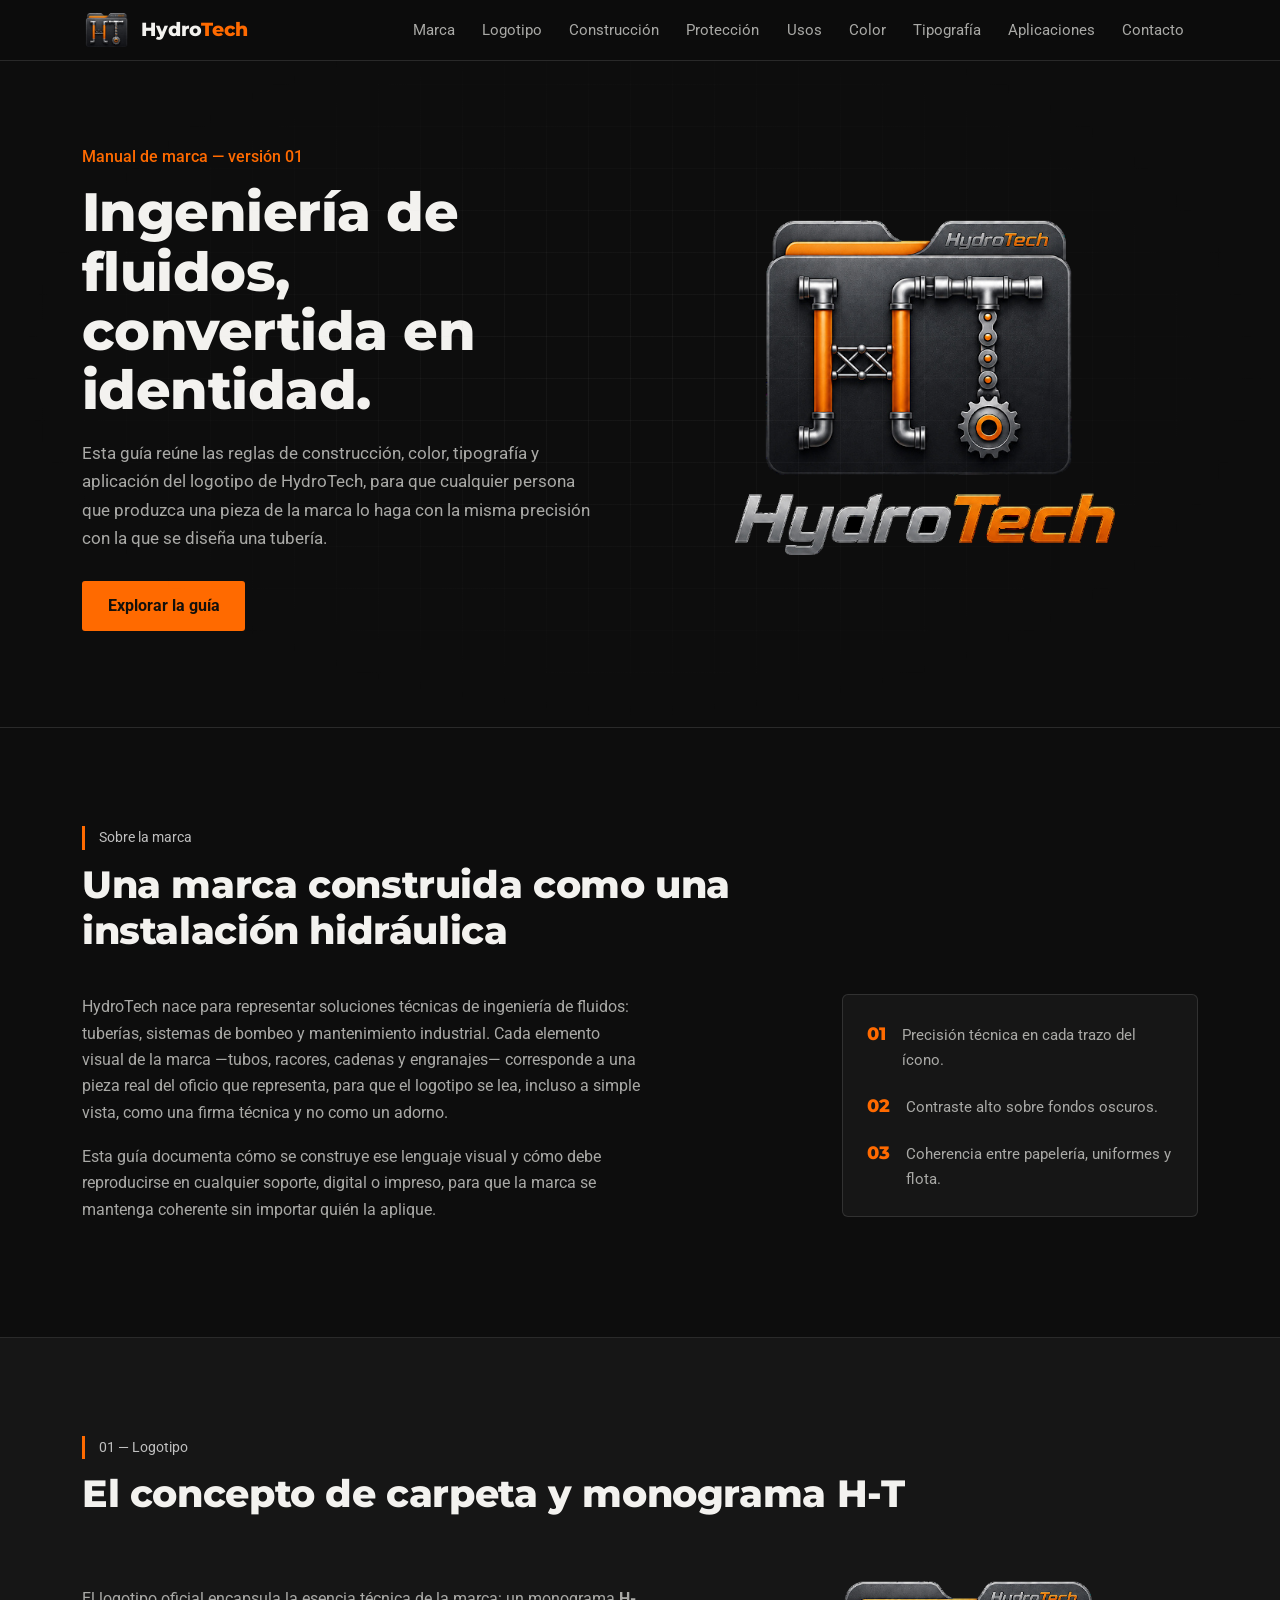
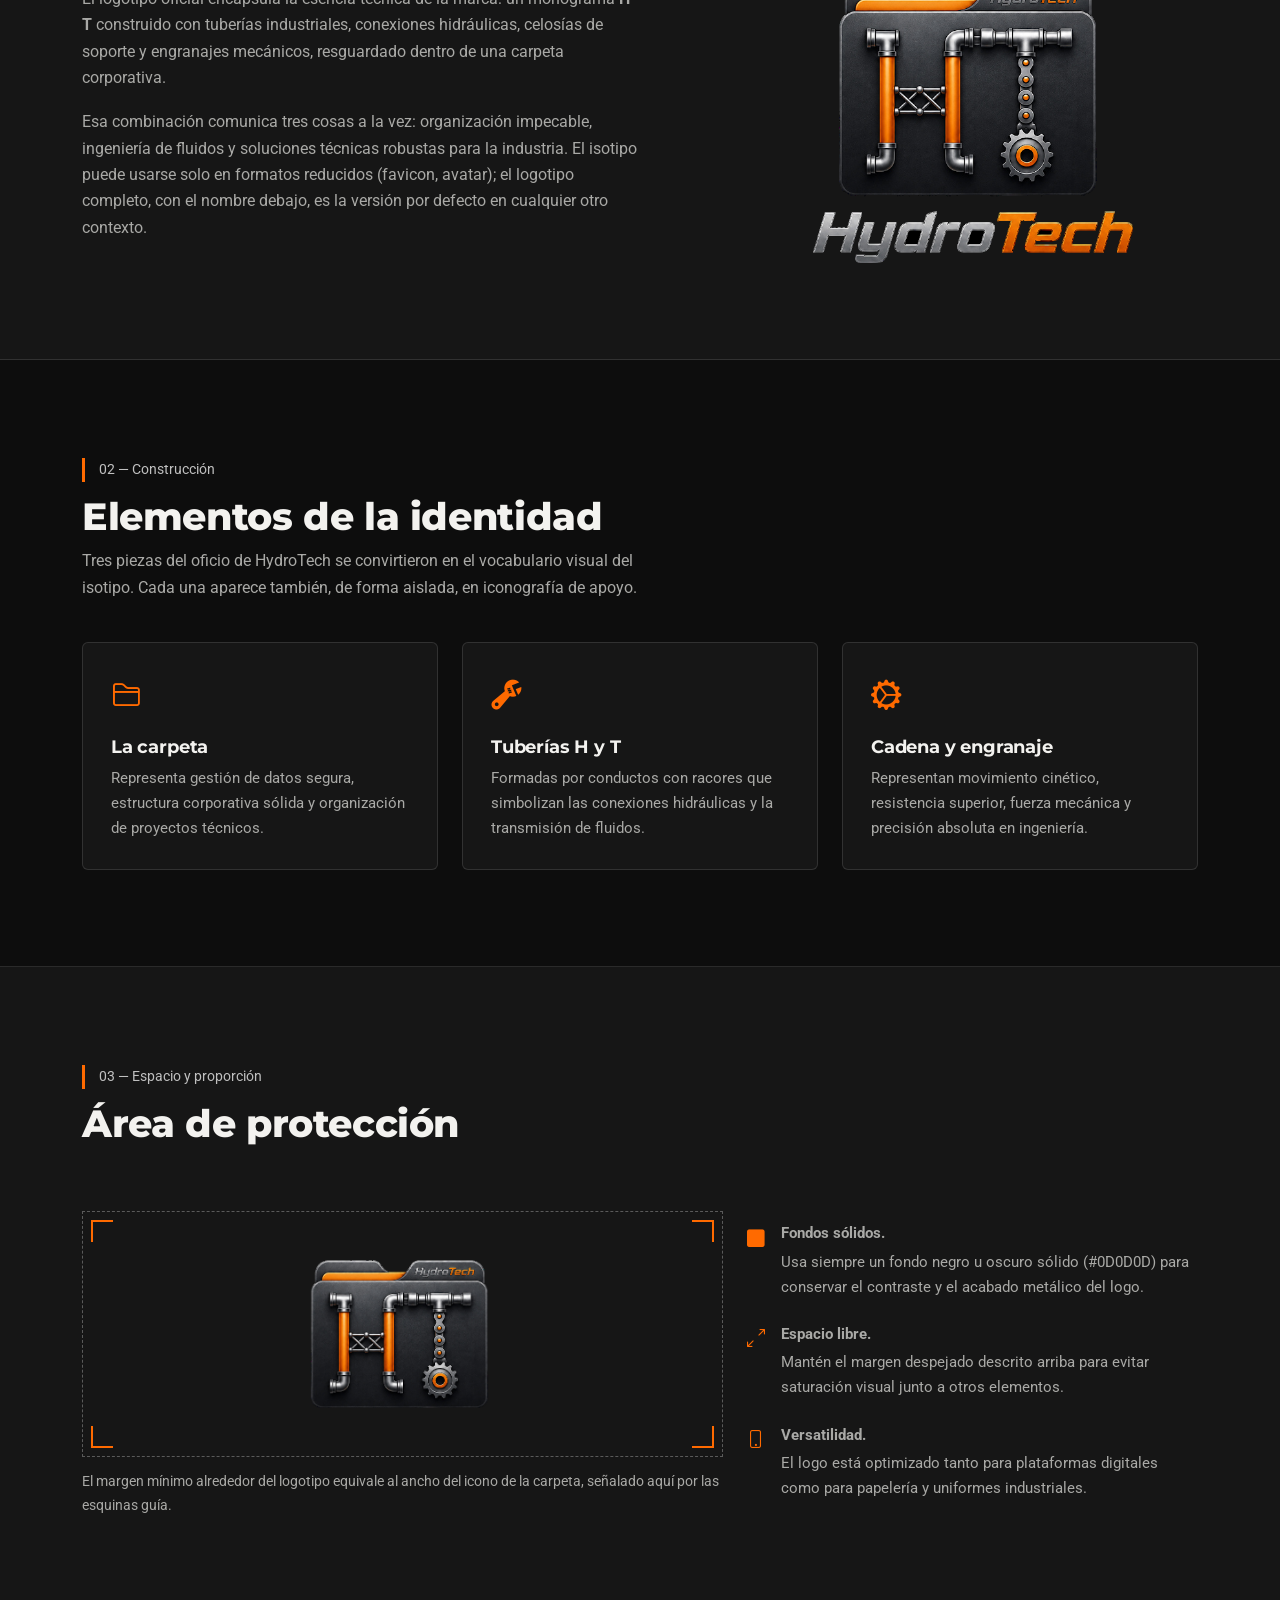
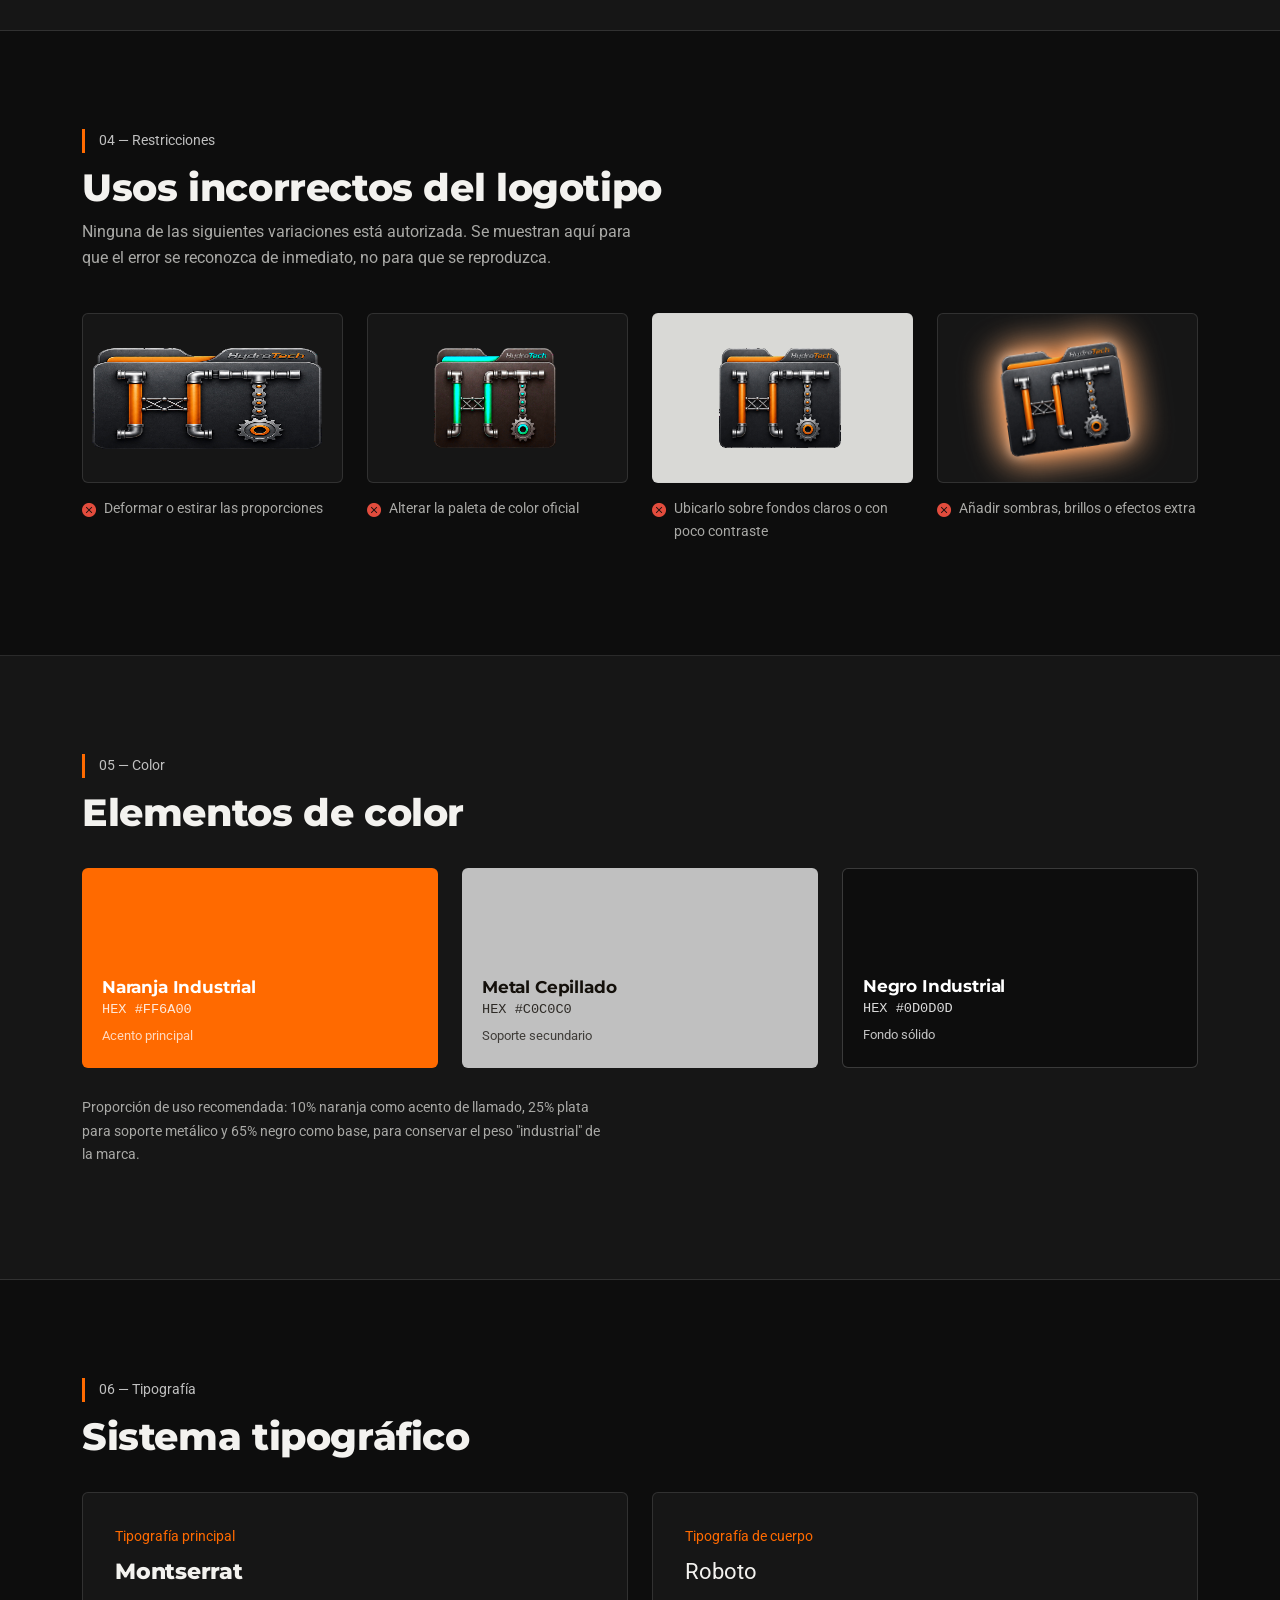
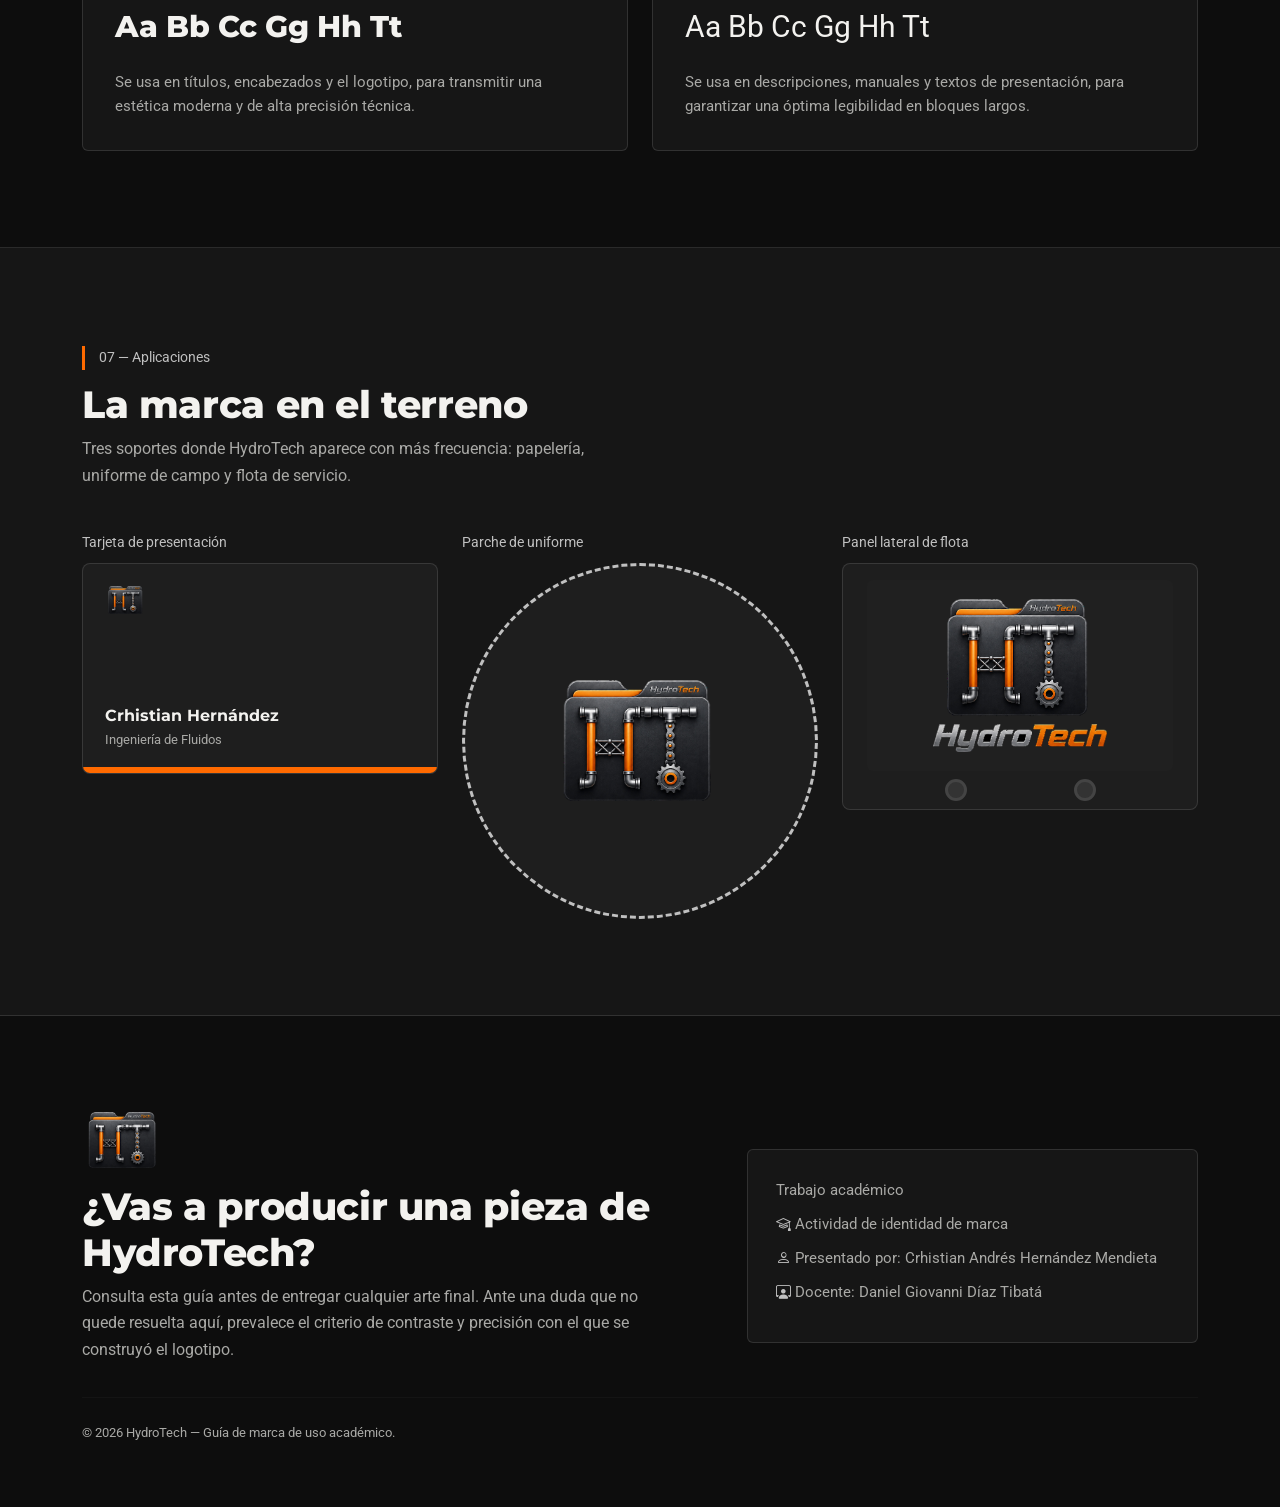
==== index.html @ 9fb395dc "Add files via upload" ====
<!DOCTYPE html>
<html lang="es">
<head>
  <meta charset="UTF-8">
  <meta name="viewport" content="width=device-width, initial-scale=1.0">
  <title>HydroTech — Guía de Marca e Identidad Visual</title>
  <meta name="description" content="Manual de marca oficial de HydroTech: logotipo, colores, tipografía, área de protección y aplicaciones.">

  <!-- Google Fonts: Montserrat (títulos) + Roboto (cuerpo) -->
  <link rel="preconnect" href="https://fonts.googleapis.com">
  <link href="https://fonts.googleapis.com/css2?family=Montserrat:wght@600;700;800&family=Roboto:wght@300;400;500&display=swap" rel="stylesheet">

  <!-- Bootstrap 5 -->
  <link href="https://cdn.jsdelivr.net/npm/bootstrap@5.3.3/dist/css/bootstrap.min.css" rel="stylesheet">
  <!-- Bootstrap Icons -->
  <link rel="stylesheet" href="https://cdn.jsdelivr.net/npm/bootstrap-icons@1.11.3/font/bootstrap-icons.css">

  <link rel="icon" href="assets/logo-icon.png" type="image/png">
  <link rel="stylesheet" href="css/style.css">
</head>
<body data-bs-spy="scroll" data-bs-target="#navPrincipal" data-bs-offset="90" tabindex="0">

  <!-- ============ NAVBAR ============ -->
  <nav class="navbar navbar-expand-lg navbar-dark fixed-top" id="navPrincipal">
    <div class="container">
      <a class="navbar-brand d-flex align-items-center gap-2" href="#inicio">
        <img src="assets/logo-icon.png" alt="Ícono HydroTech" height="34">
        <span>Hydro<em>Tech</em></span>
      </a>
      <button class="navbar-toggler" type="button" data-bs-toggle="collapse" data-bs-target="#menu">
        <span class="navbar-toggler-icon"></span>
      </button>
      <div class="collapse navbar-collapse" id="menu">
        <ul class="navbar-nav ms-auto">
          <li class="nav-item"><a class="nav-link" href="#introduccion">Marca</a></li>
          <li class="nav-item"><a class="nav-link" href="#logotipo">Logotipo</a></li>
          <li class="nav-item"><a class="nav-link" href="#construccion">Construcción</a></li>
          <li class="nav-item"><a class="nav-link" href="#proteccion">Protección</a></li>
          <li class="nav-item"><a class="nav-link" href="#incorrectos">Usos</a></li>
          <li class="nav-item"><a class="nav-link" href="#colores">Color</a></li>
          <li class="nav-item"><a class="nav-link" href="#tipografia">Tipografía</a></li>
          <li class="nav-item"><a class="nav-link" href="#aplicaciones">Aplicaciones</a></li>
          <li class="nav-item"><a class="nav-link" href="#contacto">Contacto</a></li>
        </ul>
      </div>
    </div>
  </nav>

  <!-- ============ 1. HERO ============ -->
  <header id="inicio" class="section hero">
    <div class="blueprint-grid"></div>
    <div class="container">
      <div class="row align-items-center gy-5">
        <div class="col-lg-6">
          <p class="kicker">Manual de marca — versión 01</p>
          <h1>Ingeniería de fluidos,<br>convertida en identidad.</h1>
          <p class="lead-text">
            Esta guía reúne las reglas de construcción, color, tipografía y aplicación
            del logotipo de HydroTech, para que cualquier persona que produzca una pieza
            de la marca lo haga con la misma precisión con la que se diseña una tubería.
          </p>
          <a href="#introduccion" class="btn-scroll">Explorar la guía</a>
        </div>
        <div class="col-lg-6 text-center">
          <img src="assets/logo-full.png" alt="Logotipo completo HydroTech" class="img-fluid hero-logo">
        </div>
      </div>
    </div>
  </header>

  <!-- ============ 2. INTRODUCCIÓN ============ -->
  <section id="introduccion" class="section">
    <div class="container">
      <div class="row">
        <div class="col-lg-8">
          <span class="eyebrow-bar">Sobre la marca</span>
          <h2>Una marca construida como una instalación hidráulica</h2>
        </div>
      </div>
      <div class="row gy-4 mt-2">
        <div class="col-lg-8">
          <p class="body-text">
            HydroTech nace para representar soluciones técnicas de ingeniería de fluidos:
            tuberías, sistemas de bombeo y mantenimiento industrial. Cada elemento visual
            de la marca —tubos, racores, cadenas y engranajes— corresponde a una pieza real
            del oficio que representa, para que el logotipo se lea, incluso a simple vista,
            como una firma técnica y no como un adorno.
          </p>
          <p class="body-text">
            Esta guía documenta cómo se construye ese lenguaje visual y cómo debe reproducirse
            en cualquier soporte, digital o impreso, para que la marca se mantenga coherente
            sin importar quién la aplique.
          </p>
        </div>
        <div class="col-lg-4">
          <div class="value-card">
            <div class="value-card-item">
              <span class="value-num">01</span>
              <p>Precisión técnica en cada trazo del ícono.</p>
            </div>
            <div class="value-card-item">
              <span class="value-num">02</span>
              <p>Contraste alto sobre fondos oscuros.</p>
            </div>
            <div class="value-card-item">
              <span class="value-num">03</span>
              <p>Coherencia entre papelería, uniformes y flota.</p>
            </div>
          </div>
        </div>
      </div>
    </div>
  </section>

  <!-- ============ 3. LOGOTIPO OFICIAL ============ -->
  <section id="logotipo" class="section section-alt">
    <div class="container">
      <span class="eyebrow-bar">01 — Logotipo</span>
      <h2>El concepto de carpeta y monograma H-T</h2>
      <div class="row align-items-center gy-5 mt-3">
        <div class="col-lg-5 order-lg-2 text-center">
          <img src="assets/logo-full.png" alt="Logotipo oficial HydroTech" class="img-fluid logo-showcase">
        </div>
        <div class="col-lg-7 order-lg-1">
          <p class="body-text">
            El logotipo oficial encapsula la esencia técnica de la marca: un monograma
            <strong>H-T</strong> construido con tuberías industriales, conexiones hidráulicas,
            celosías de soporte y engranajes mecánicos, resguardado dentro de una carpeta
            corporativa.
          </p>
          <p class="body-text">
            Esa combinación comunica tres cosas a la vez: organización impecable, ingeniería
            de fluidos y soluciones técnicas robustas para la industria. El isotipo puede
            usarse solo en formatos reducidos (favicon, avatar); el logotipo completo, con
            el nombre debajo, es la versión por defecto en cualquier otro contexto.
          </p>
        </div>
      </div>
    </div>
  </section>

  <!-- ============ 4. CONSTRUCCIÓN / ELEMENTOS DE LA IDENTIDAD ============ -->
  <section id="construccion" class="section">
    <div class="container">
      <span class="eyebrow-bar">02 — Construcción</span>
      <h2>Elementos de la identidad</h2>
      <p class="body-text col-lg-8">
        Tres piezas del oficio de HydroTech se convirtieron en el vocabulario visual del
        isotipo. Cada una aparece también, de forma aislada, en iconografía de apoyo.
      </p>

      <div class="row row-cols-1 row-cols-md-3 g-4 mt-2">
        <div class="col">
          <div class="element-card">
            <i class="bi bi-folder2 element-icon"></i>
            <h3>La carpeta</h3>
            <p>Representa gestión de datos segura, estructura corporativa sólida y
              organización de proyectos técnicos.</p>
          </div>
        </div>
        <div class="col">
          <div class="element-card">
            <i class="bi bi-wrench-adjustable element-icon"></i>
            <h3>Tuberías H y T</h3>
            <p>Formadas por conductos con racores que simbolizan las conexiones
              hidráulicas y la transmisión de fluidos.</p>
          </div>
        </div>
        <div class="col">
          <div class="element-card">
            <i class="bi bi-gear-wide-connected element-icon"></i>
            <h3>Cadena y engranaje</h3>
            <p>Representan movimiento cinético, resistencia superior, fuerza mecánica
              y precisión absoluta en ingeniería.</p>
          </div>
        </div>
      </div>
    </div>
  </section>

  <!-- ============ 5. ÁREA DE PROTECCIÓN Y PROPORCIONES ============ -->
  <section id="proteccion" class="section section-alt">
    <div class="container">
      <span class="eyebrow-bar">03 — Espacio y proporción</span>
      <h2>Área de protección</h2>
      <div class="row align-items-center gy-5 mt-3">
        <div class="col-lg-7">
          <div class="clearspace-box">
            <span class="clearspace-mark tl"></span>
            <span class="clearspace-mark tr"></span>
            <span class="clearspace-mark bl"></span>
            <span class="clearspace-mark br"></span>
            <img src="assets/logo-icon.png" alt="Espacio de protección del ícono HydroTech" class="img-fluid">
          </div>
          <p class="clearspace-caption">El margen mínimo alrededor del logotipo equivale
            al ancho del icono de la carpeta, señalado aquí por las esquinas guía.</p>
        </div>
        <div class="col-lg-5">
          <ul class="rules-list">
            <li>
              <i class="bi bi-square-fill"></i>
              <div>
                <strong>Fondos sólidos.</strong> Usa siempre un fondo negro u oscuro sólido
                (#0D0D0D) para conservar el contraste y el acabado metálico del logo.
              </div>
            </li>
            <li>
              <i class="bi bi-arrows-angle-expand"></i>
              <div>
                <strong>Espacio libre.</strong> Mantén el margen despejado descrito arriba
                para evitar saturación visual junto a otros elementos.
              </div>
            </li>
            <li>
              <i class="bi bi-phone"></i>
              <div>
                <strong>Versatilidad.</strong> El logo está optimizado tanto para plataformas
                digitales como para papelería y uniformes industriales.
              </div>
            </li>
          </ul>
        </div>
      </div>
    </div>
  </section>

  <!-- ============ 6. USOS INCORRECTOS ============ -->
  <section id="incorrectos" class="section">
    <div class="container">
      <span class="eyebrow-bar">04 — Restricciones</span>
      <h2>Usos incorrectos del logotipo</h2>
      <p class="body-text col-lg-8">
        Ninguna de las siguientes variaciones está autorizada. Se muestran aquí para que
        el error se reconozca de inmediato, no para que se reproduzca.
      </p>

      <div class="row row-cols-1 row-cols-sm-2 row-cols-lg-4 g-4 mt-2">
        <div class="col">
          <div class="wrong-card">
            <div class="wrong-frame"><img src="assets/logo-icon.png" alt="Logotipo deformado" class="wrong-deformado"></div>
            <p><i class="bi bi-x-circle-fill"></i> Deformar o estirar las proporciones</p>
          </div>
        </div>
        <div class="col">
          <div class="wrong-card">
            <div class="wrong-frame"><img src="assets/logo-icon.png" alt="Logotipo con color alterado" class="wrong-color"></div>
            <p><i class="bi bi-x-circle-fill"></i> Alterar la paleta de color oficial</p>
          </div>
        </div>
        <div class="col">
          <div class="wrong-card">
            <div class="wrong-frame wrong-bg-clara"><img src="assets/logo-icon.png" alt="Logotipo sobre fondo claro"></div>
            <p><i class="bi bi-x-circle-fill"></i> Ubicarlo sobre fondos claros o con poco contraste</p>
          </div>
        </div>
        <div class="col">
          <div class="wrong-card">
            <div class="wrong-frame"><img src="assets/logo-icon.png" alt="Logotipo con efectos añadidos" class="wrong-efectos"></div>
            <p><i class="bi bi-x-circle-fill"></i> Añadir sombras, brillos o efectos extra</p>
          </div>
        </div>
      </div>
    </div>
  </section>

  <!-- ============ 7. PALETA DE COLORES ============ -->
  <section id="colores" class="section section-alt">
    <div class="container">
      <span class="eyebrow-bar">05 — Color</span>
      <h2>Elementos de color</h2>
      <div class="row row-cols-1 row-cols-sm-3 g-4 mt-2">
        <div class="col">
          <div class="swatch" style="background:#FF6A00">
            <div class="swatch-info">
              <h3>Naranja Industrial</h3>
              <p>HEX #FF6A00</p>
              <span>Acento principal</span>
            </div>
          </div>
        </div>
        <div class="col">
          <div class="swatch" style="background:#C0C0C0">
            <div class="swatch-info dark-text">
              <h3>Metal Cepillado</h3>
              <p>HEX #C0C0C0</p>
              <span>Soporte secundario</span>
            </div>
          </div>
        </div>
        <div class="col">
          <div class="swatch" style="background:#0D0D0D; border:1px solid rgba(192,192,192,.25)">
            <div class="swatch-info">
              <h3>Negro Industrial</h3>
              <p>HEX #0D0D0D</p>
              <span>Fondo sólido</span>
            </div>
          </div>
        </div>
      </div>
      <p class="usage-note">
        Proporción de uso recomendada: 10% naranja como acento de llamado, 25% plata para
        soporte metálico y 65% negro como base, para conservar el peso "industrial" de la marca.
      </p>
    </div>
  </section>

  <!-- ============ 8. TIPOGRAFÍA ============ -->
  <section id="tipografia" class="section">
    <div class="container">
      <span class="eyebrow-bar">06 — Tipografía</span>
      <h2>Sistema tipográfico</h2>
      <div class="row g-4 mt-2">
        <div class="col-lg-6">
          <div class="type-card">
            <p class="type-label">Tipografía principal</p>
            <p class="type-name font-display">Montserrat</p>
            <p class="type-sample font-display">Aa Bb Cc Gg Hh Tt</p>
            <p class="type-desc">Se usa en títulos, encabezados y el logotipo, para transmitir
              una estética moderna y de alta precisión técnica.</p>
          </div>
        </div>
        <div class="col-lg-6">
          <div class="type-card">
            <p class="type-label">Tipografía de cuerpo</p>
            <p class="type-name font-body">Roboto</p>
            <p class="type-sample font-body">Aa Bb Cc Gg Hh Tt</p>
            <p class="type-desc">Se usa en descripciones, manuales y textos de presentación,
              para garantizar una óptima legibilidad en bloques largos.</p>
          </div>
        </div>
      </div>
    </div>
  </section>

  <!-- ============ 9. APLICACIONES DE MARCA ============ -->
  <section id="aplicaciones" class="section section-alt">
    <div class="container">
      <span class="eyebrow-bar">07 — Aplicaciones</span>
      <h2>La marca en el terreno</h2>
      <p class="body-text col-lg-8">
        Tres soportes donde HydroTech aparece con más frecuencia: papelería, uniforme de
        campo y flota de servicio.
      </p>

      <div class="row row-cols-1 row-cols-md-3 g-4 mt-2">
        <div class="col">
          <p class="mockup-label">Tarjeta de presentación</p>
          <div class="mockup-card">
            <img src="assets/logo-icon.png" alt="Ícono HydroTech en tarjeta" class="mockup-mark">
            <div>
              <p class="mockup-name">Crhistian Hernández</p>
              <p class="mockup-role">Ingeniería de Fluidos</p>
            </div>
            <span class="mockup-bar"></span>
          </div>
        </div>
        <div class="col">
          <p class="mockup-label">Parche de uniforme</p>
          <div class="mockup-patch">
            <img src="assets/logo-icon.png" alt="Ícono HydroTech en parche de uniforme">
          </div>
        </div>
        <div class="col">
          <p class="mockup-label">Panel lateral de flota</p>
          <div class="mockup-van">
            <div class="mockup-van-body">
              <img src="assets/logo-full.png" alt="Logotipo HydroTech en vehículo de flota">
            </div>
            <div class="mockup-van-wheels">
              <span></span><span></span>
            </div>
          </div>
        </div>
      </div>
    </div>
  </section>

  <!-- ============ 10. CONTACTO / CRÉDITOS ============ -->
  <footer id="contacto" class="section footer">
    <div class="container">
      <div class="row align-items-center gy-4">
        <div class="col-lg-7">
          <img src="assets/logo-icon.png" alt="Ícono HydroTech" height="56" class="mb-3">
          <h2>¿Vas a producir una pieza de HydroTech?</h2>
          <p class="body-text">
            Consulta esta guía antes de entregar cualquier arte final. Ante una duda que
            no quede resuelta aquí, prevalece el criterio de contraste y precisión con el
            que se construyó el logotipo.
          </p>
        </div>
        <div class="col-lg-5">
          <div class="contact-card">
            <p class="contact-label">Trabajo académico</p>
            <p><i class="bi bi-mortarboard"></i> Actividad de identidad de marca</p>
            <p><i class="bi bi-person"></i> Presentado por: Crhistian Andrés Hernández Mendieta</p>
            <p><i class="bi bi-person-workspace"></i> Docente: Daniel Giovanni Díaz Tibatá</p>
          </div>
        </div>
      </div>
      <hr>
      <p class="fine-print">© 2026 HydroTech — Guía de marca de uso académico.</p>
    </div>
  </footer>

  <script src="https://cdn.jsdelivr.net/npm/bootstrap@5.3.3/dist/js/bootstrap.bundle.min.js"></script>
  <script src="js/script.js"></script>
</body>
</html>
---- css/style.css ----
/* ============================================
   HydroTech — Guía de marca
   Tokens: Naranja #FF6A00 · Plata #C0C0C0 · Negro #0D0D0D
   ============================================ */

:root {
  --orange: #FF6A00;
  --orange-dim: #C75300;
  --silver: #C0C0C0;
  --black: #0D0D0D;
  --surface: #161616;
  --surface-2: #1E1E1E;
  --border: rgba(192, 192, 192, 0.16);
  --ink: #F3F2EF;
  --ink-muted: #A9A9A6;
}

* { box-sizing: border-box; }

html { scroll-behavior: smooth; }

body {
  background: var(--black);
  color: var(--ink);
  font-family: 'Roboto', sans-serif;
  font-weight: 400;
  line-height: 1.65;
}

h1, h2, h3, .font-display {
  font-family: 'Montserrat', sans-serif;
  font-weight: 800;
  letter-spacing: -0.01em;
}

h2 {
  font-size: clamp(1.75rem, 3vw, 2.5rem);
  margin-bottom: 0.5rem;
}

h3 { font-size: 1.15rem; font-weight: 700; }

a { color: var(--orange); }

.section { padding: 6rem 0; border-bottom: 1px solid var(--border); }
.section-alt { background: var(--surface); }
.footer { border-bottom: none; padding-bottom: 3rem; }

.eyebrow-bar {
  display: inline-block;
  padding-left: 0.85rem;
  border-left: 3px solid var(--orange);
  color: var(--silver);
  font-size: 0.9rem;
  margin-bottom: 0.75rem;
}

.kicker {
  color: var(--orange);
  font-weight: 500;
  margin-bottom: 0.75rem;
}

.body-text { color: var(--ink-muted); margin-bottom: 1.1rem; max-width: 62ch; }
.lead-text { color: var(--ink-muted); font-size: 1.08rem; max-width: 52ch; margin-bottom: 1.75rem; }

/* ---------- Navbar ---------- */
#navPrincipal {
  background: rgba(13, 13, 13, 0.9);
  backdrop-filter: blur(8px);
  border-bottom: 1px solid var(--border);
}
.navbar-brand { font-family: 'Montserrat', sans-serif; font-weight: 800; color: var(--ink); font-size: 1.2rem; }
.navbar-brand em { font-style: normal; color: var(--orange); }
.nav-link { color: var(--ink-muted) !important; font-size: 0.92rem; padding: 0.5rem 0.85rem !important; }
.nav-link:hover, .nav-link.active { color: var(--ink) !important; }

/* ---------- Hero ---------- */
.hero {
  padding-top: 9rem;
  position: relative;
  overflow: hidden;
  border-bottom: 1px solid var(--border);
}
.blueprint-grid {
  position: absolute; inset: 0;
  background-image:
    linear-gradient(rgba(192,192,192,0.05) 1px, transparent 1px),
    linear-gradient(90deg, rgba(192,192,192,0.05) 1px, transparent 1px);
  background-size: 42px 42px;
  mask-image: radial-gradient(ellipse at center, black 10%, transparent 70%);
  pointer-events: none;
}
.hero h1 {
  font-size: clamp(2.1rem, 4.2vw, 3.4rem);
  line-height: 1.1;
  margin-bottom: 1.25rem;
}
.hero-logo { max-width: 380px; }
.btn-scroll {
  display: inline-block;
  background: var(--orange);
  color: #14100b;
  font-weight: 700;
  padding: 0.75rem 1.6rem;
  border-radius: 3px;
  text-decoration: none;
  transition: background 0.15s ease;
}
.btn-scroll:hover { background: #ff7f1f; color: #14100b; }

/* ---------- Introducción ---------- */
.value-card {
  border: 1px solid var(--border);
  border-radius: 6px;
  padding: 1.5rem;
  background: var(--surface);
}
.value-card-item { display: flex; gap: 1rem; align-items: baseline; margin-bottom: 1.1rem; }
.value-card-item:last-child { margin-bottom: 0; }
.value-num { font-family: 'Montserrat', sans-serif; font-weight: 800; color: var(--orange); font-size: 1.1rem; }
.value-card-item p { margin: 0; color: var(--ink-muted); font-size: 0.95rem; }

/* ---------- Logotipo ---------- */
.logo-showcase { max-width: 320px; }

/* ---------- Elementos / construcción ---------- */
.element-card {
  border: 1px solid var(--border);
  border-radius: 6px;
  padding: 1.75rem;
  height: 100%;
  background: var(--surface);
  transition: border-color 0.15s ease;
}
.element-card:hover { border-color: var(--orange-dim); }
.element-icon { font-size: 1.9rem; color: var(--orange); margin-bottom: 0.9rem; display: block; }
.element-card p { color: var(--ink-muted); margin-bottom: 0; font-size: 0.95rem; }

/* ---------- Área de protección ---------- */
.clearspace-box {
  position: relative;
  border: 1px dashed rgba(192,192,192,0.4);
  padding: 3rem;
  display: flex;
  justify-content: center;
  align-items: center;
  background: var(--surface);
}
.clearspace-box img { max-width: 220px; }
.clearspace-mark { position: absolute; width: 22px; height: 22px; border-color: var(--orange); border-style: solid; }
.clearspace-mark.tl { top: 8px; left: 8px; border-width: 2px 0 0 2px; }
.clearspace-mark.tr { top: 8px; right: 8px; border-width: 2px 2px 0 0; }
.clearspace-mark.bl { bottom: 8px; left: 8px; border-width: 0 0 2px 2px; }
.clearspace-mark.br { bottom: 8px; right: 8px; border-width: 0 2px 2px 0; }
.clearspace-caption { color: var(--ink-muted); font-size: 0.9rem; margin-top: 0.85rem; }

.rules-list { list-style: none; padding: 0; margin: 0; }
.rules-list li { display: flex; gap: 1rem; margin-bottom: 1.4rem; }
.rules-list li i { color: var(--orange); font-size: 1.1rem; margin-top: 0.2rem; }
.rules-list strong { display: block; margin-bottom: 0.2rem; }
.rules-list div { color: var(--ink-muted); font-size: 0.95rem; }

/* ---------- Usos incorrectos ---------- */
.wrong-card p {
  margin-top: 0.85rem;
  font-size: 0.88rem;
  color: var(--ink-muted);
  display: flex;
  gap: 0.5rem;
  align-items: flex-start;
}
.wrong-card p i { color: #E24C3D; margin-top: 0.15rem; }
.wrong-frame {
  border: 1px solid var(--border);
  border-radius: 6px;
  background: var(--surface);
  height: 170px;
  display: flex; align-items: center; justify-content: center;
  overflow: hidden;
}
.wrong-frame img { max-width: 60%; max-height: 60%; }
.wrong-deformado { transform: scaleX(1.9); }
.wrong-color { filter: hue-rotate(140deg) saturate(3); }
.wrong-bg-clara { background: #D9D9D6 !important; }
.wrong-efectos { filter: drop-shadow(0 0 18px var(--orange)) drop-shadow(0 0 6px #fff) blur(0.4px); transform: rotate(-8deg); }

/* ---------- Colores ---------- */
.swatch {
  border-radius: 6px;
  height: 200px;
  display: flex;
  align-items: flex-end;
  padding: 1.25rem;
}
.swatch-info h3 { font-size: 1.05rem; margin-bottom: 0.15rem; }
.swatch-info p { margin: 0; font-family: monospace; font-size: 0.85rem; opacity: 0.85; }
.swatch-info span { font-size: 0.8rem; opacity: 0.75; }
.swatch-info.dark-text, .swatch-info.dark-text * { color: #14100b; }
.swatch-info:not(.dark-text) { color: #fff; }
.usage-note { color: var(--ink-muted); font-size: 0.9rem; margin-top: 1.75rem; max-width: 65ch; }

/* ---------- Tipografía ---------- */
.type-card {
  border: 1px solid var(--border);
  border-radius: 6px;
  padding: 2rem;
  background: var(--surface);
  height: 100%;
}
.type-label { color: var(--orange); font-size: 0.85rem; text-transform: none; margin-bottom: 0.35rem; }
.type-name { font-size: 1.4rem; margin-bottom: 0.75rem; }
.type-sample { font-size: 1.9rem; margin-bottom: 1.1rem; word-break: break-word; }
.font-body { font-family: 'Roboto', sans-serif; font-weight: 400; }
.type-desc { color: var(--ink-muted); font-size: 0.92rem; margin: 0; }

/* ---------- Aplicaciones ---------- */
.mockup-label { color: var(--silver); font-size: 0.85rem; margin-bottom: 0.6rem; }

.mockup-card {
  background: var(--surface-2);
  border: 1px solid var(--border);
  border-radius: 8px;
  aspect-ratio: 16 / 9.5;
  padding: 1.4rem;
  position: relative;
  display: flex;
  flex-direction: column;
  justify-content: space-between;
  overflow: hidden;
}
.mockup-mark { width: 42px; }
.mockup-name { font-family: 'Montserrat', sans-serif; font-weight: 700; margin: 0; font-size: 1rem; }
.mockup-role { color: var(--ink-muted); font-size: 0.82rem; margin: 0; }
.mockup-bar { position: absolute; left: 0; bottom: 0; width: 100%; height: 6px; background: var(--orange); }

.mockup-patch {
  background: var(--surface-2);
  border: 3px dashed var(--silver);
  border-radius: 50%;
  aspect-ratio: 1;
  display: flex;
  align-items: center;
  justify-content: center;
  padding: 1.5rem;
}
.mockup-patch img { width: 60%; }

.mockup-van {
  background: var(--surface-2);
  border: 1px solid var(--border);
  border-radius: 8px;
  aspect-ratio: 16 / 9.5;
  display: flex;
  flex-direction: column;
  justify-content: center;
  padding: 1rem 1.5rem 0.5rem;
}
.mockup-van-body { background: #202020; border-radius: 6px; padding: 1.2rem; display: flex; align-items: center; justify-content: center; }
.mockup-van-body img { width: 65%; }
.mockup-van-wheels { display: flex; justify-content: space-around; padding: 0.5rem 1.5rem 0; }
.mockup-van-wheels span { width: 22px; height: 22px; border-radius: 50%; background: #333; border: 3px solid #444; }

/* ---------- Footer / contacto ---------- */
.contact-card {
  border: 1px solid var(--border);
  border-radius: 6px;
  padding: 1.75rem;
  background: var(--surface);
}
.contact-label { color: var(--orange); font-size: 0.8rem; margin-bottom: 0.75rem; }
.contact-card p { color: var(--ink-muted); font-size: 0.92rem; margin-bottom: 0.6rem; }
.contact-card i { color: var(--silver); width: 1.4rem; }
.fine-print { color: var(--ink-muted); font-size: 0.8rem; margin-top: 1.5rem; }
hr { border-color: var(--border); }

/* ---------- Accesibilidad / responsive ---------- */
a:focus-visible, .btn-scroll:focus-visible, .nav-link:focus-visible {
  outline: 2px solid var(--orange);
  outline-offset: 3px;
}

@media (prefers-reduced-motion: reduce) {
  html { scroll-behavior: auto; }
  .element-card, .btn-scroll { transition: none; }
}

@media (max-width: 991.98px) {
  .section { padding: 4rem 0; }
}
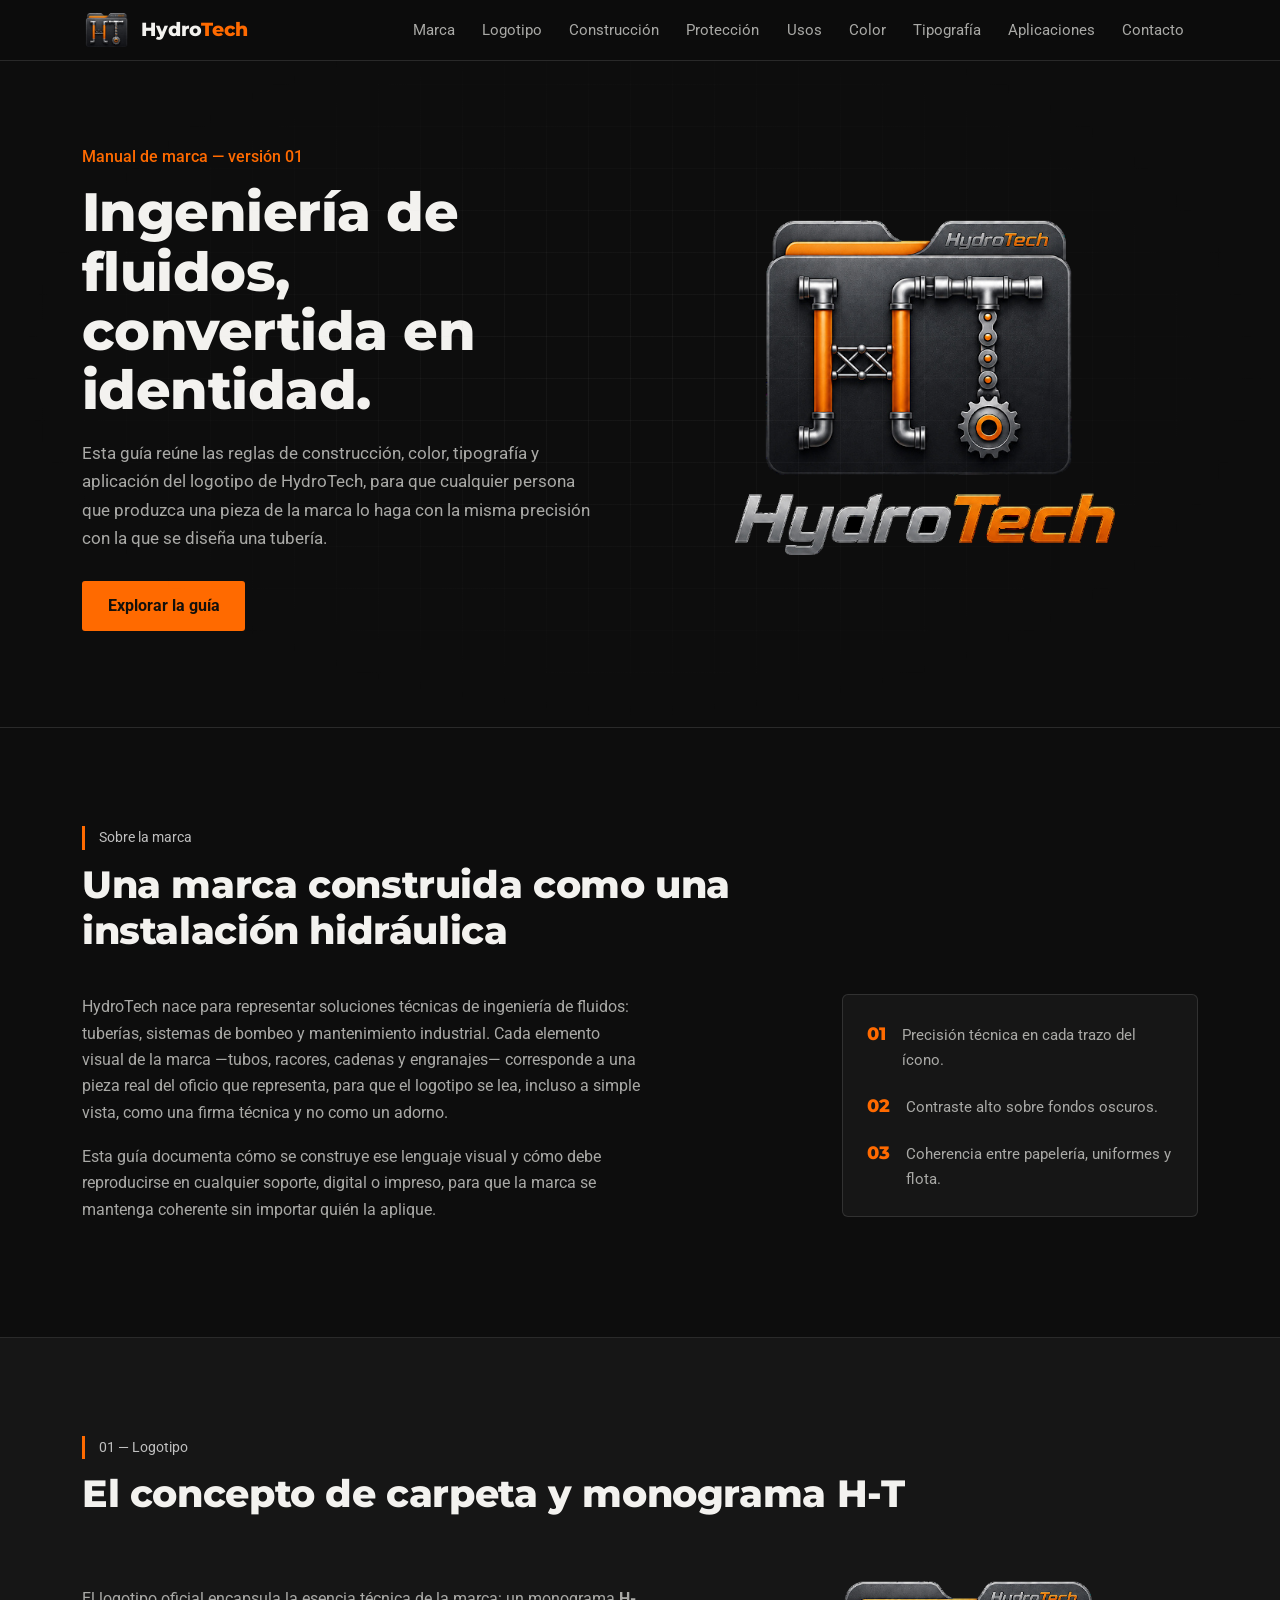
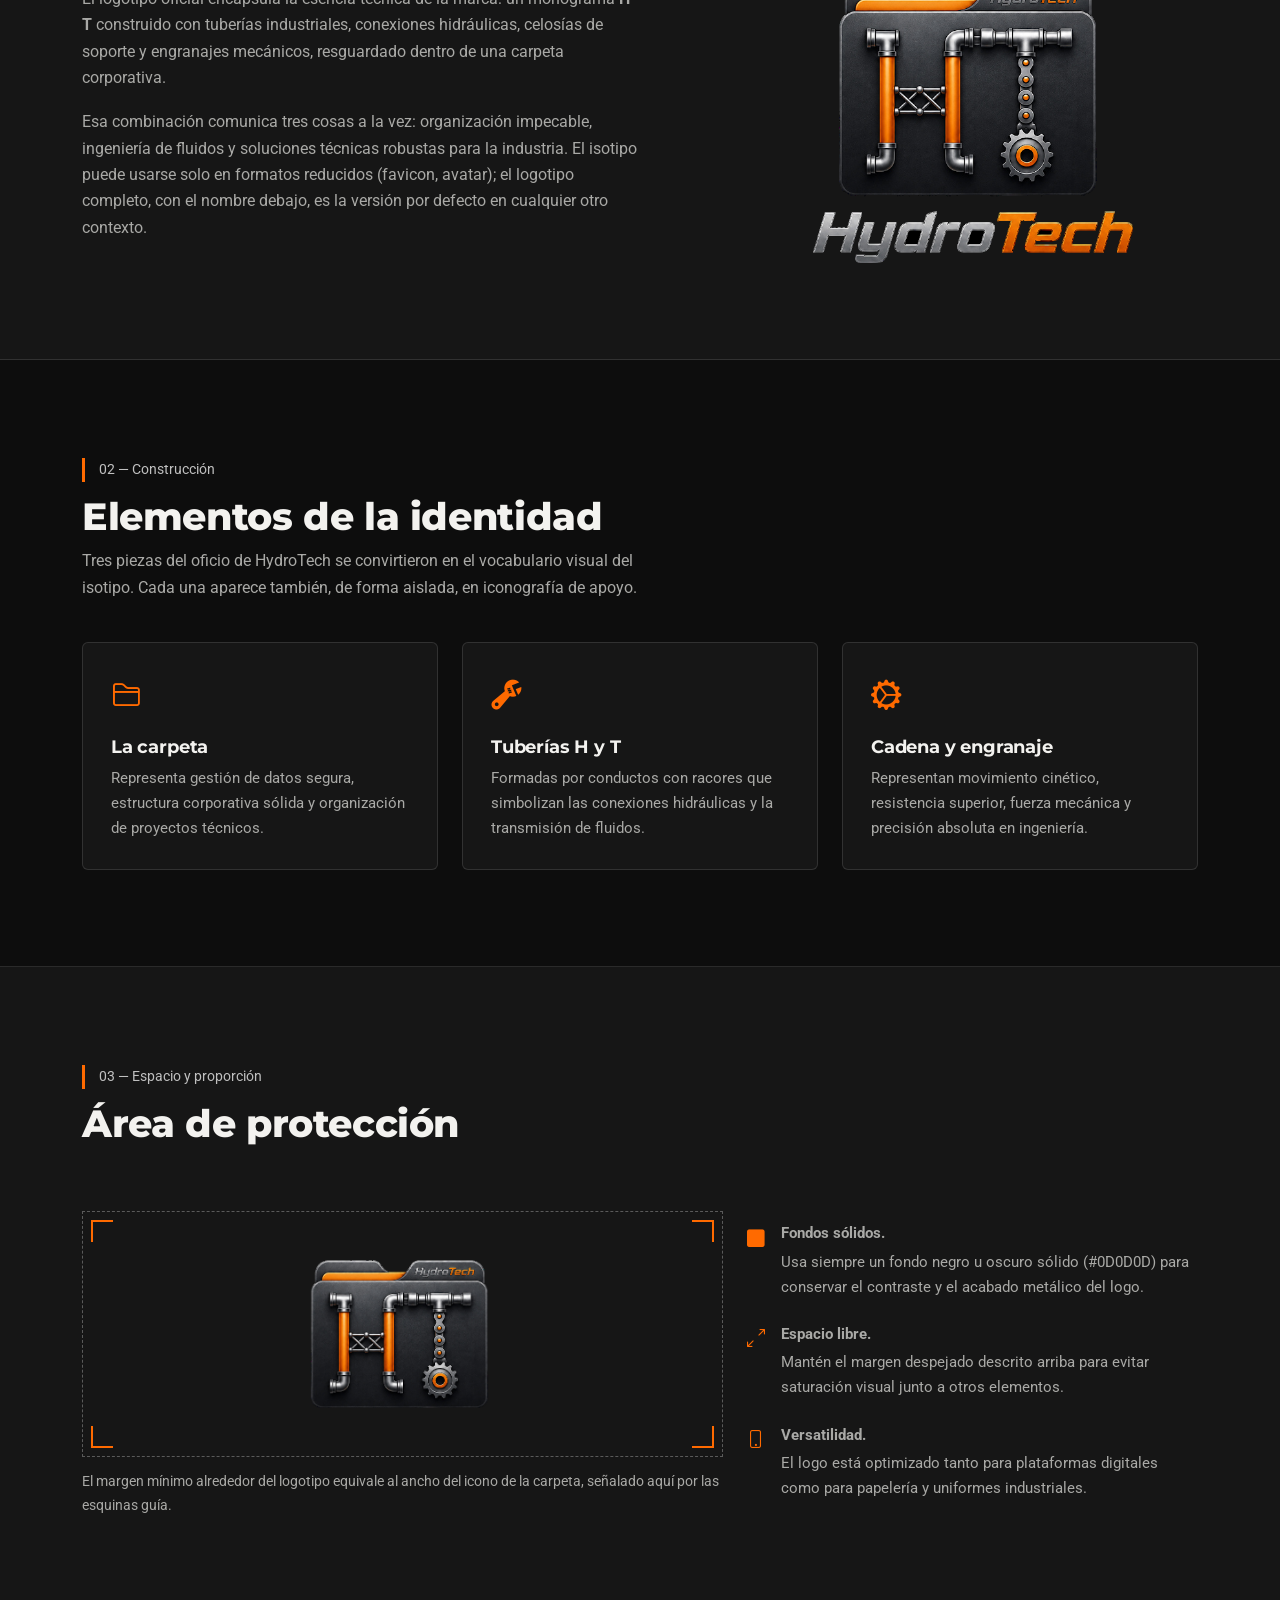
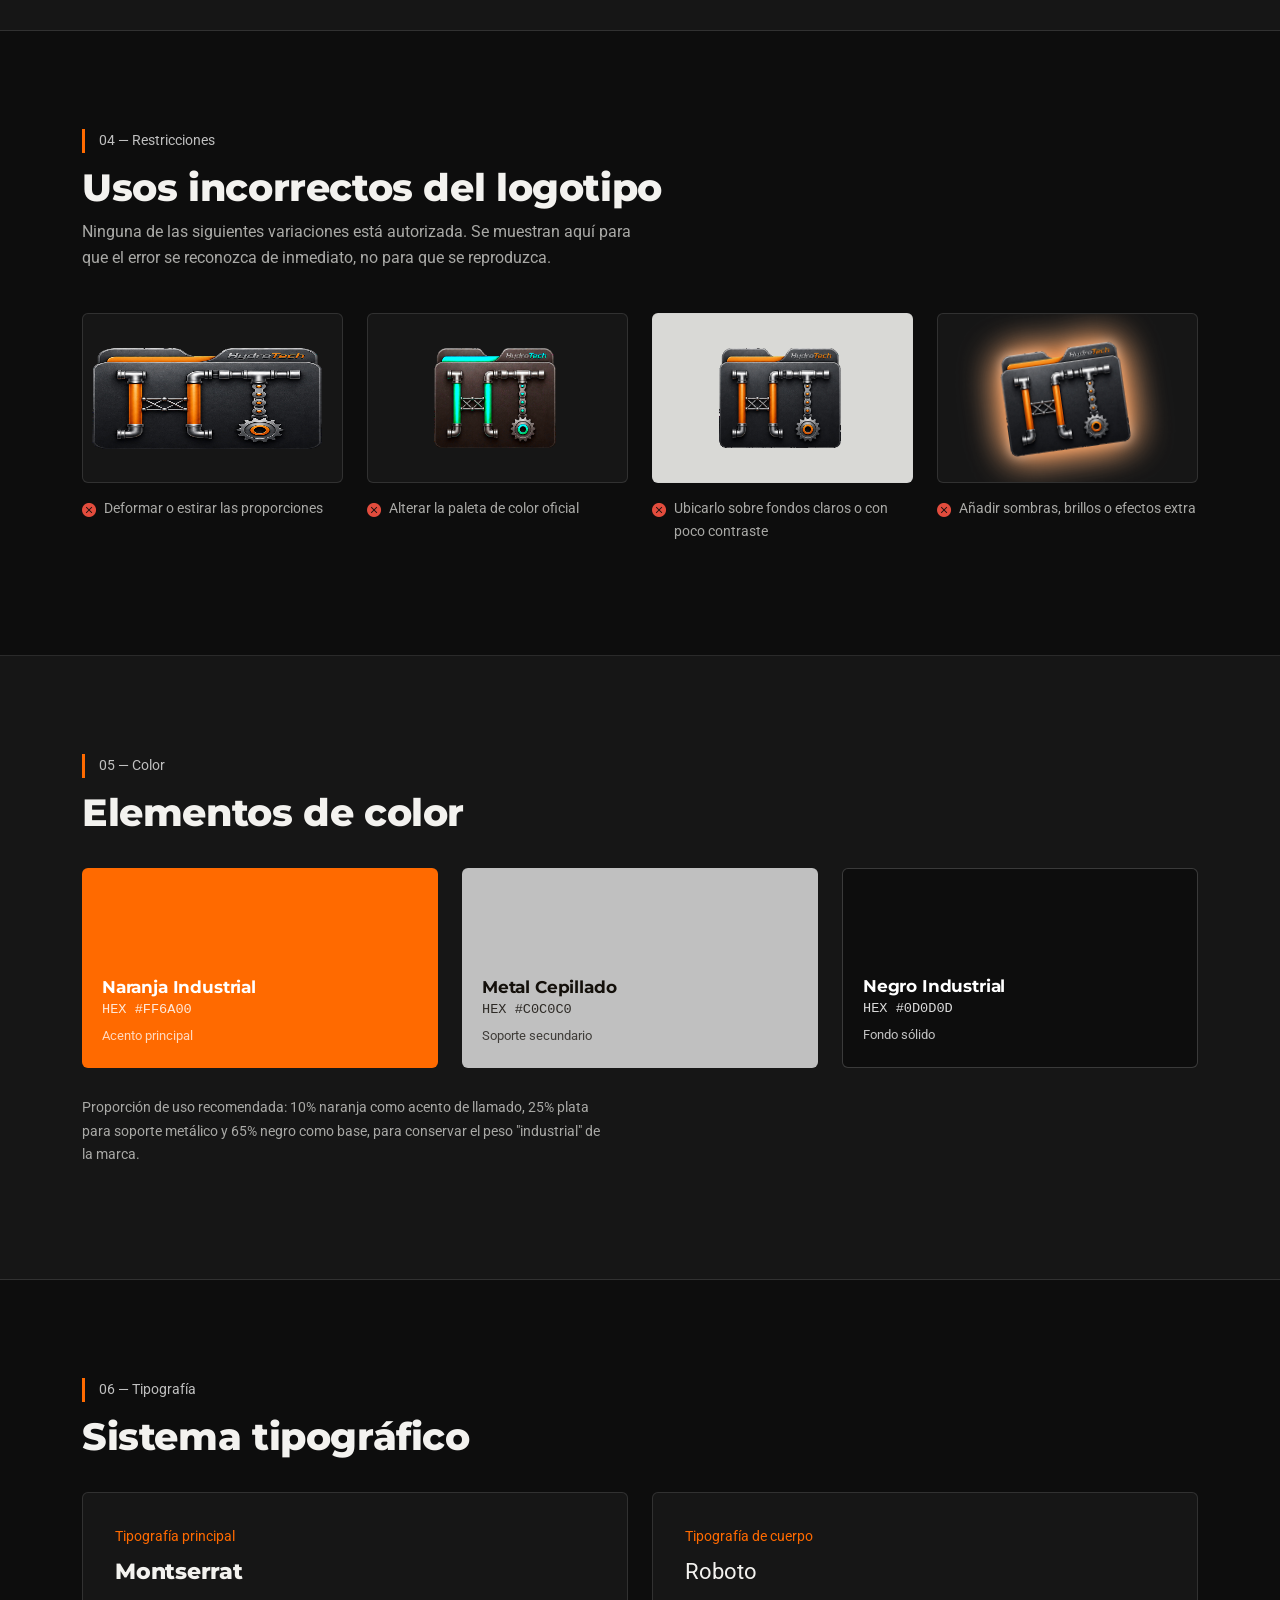
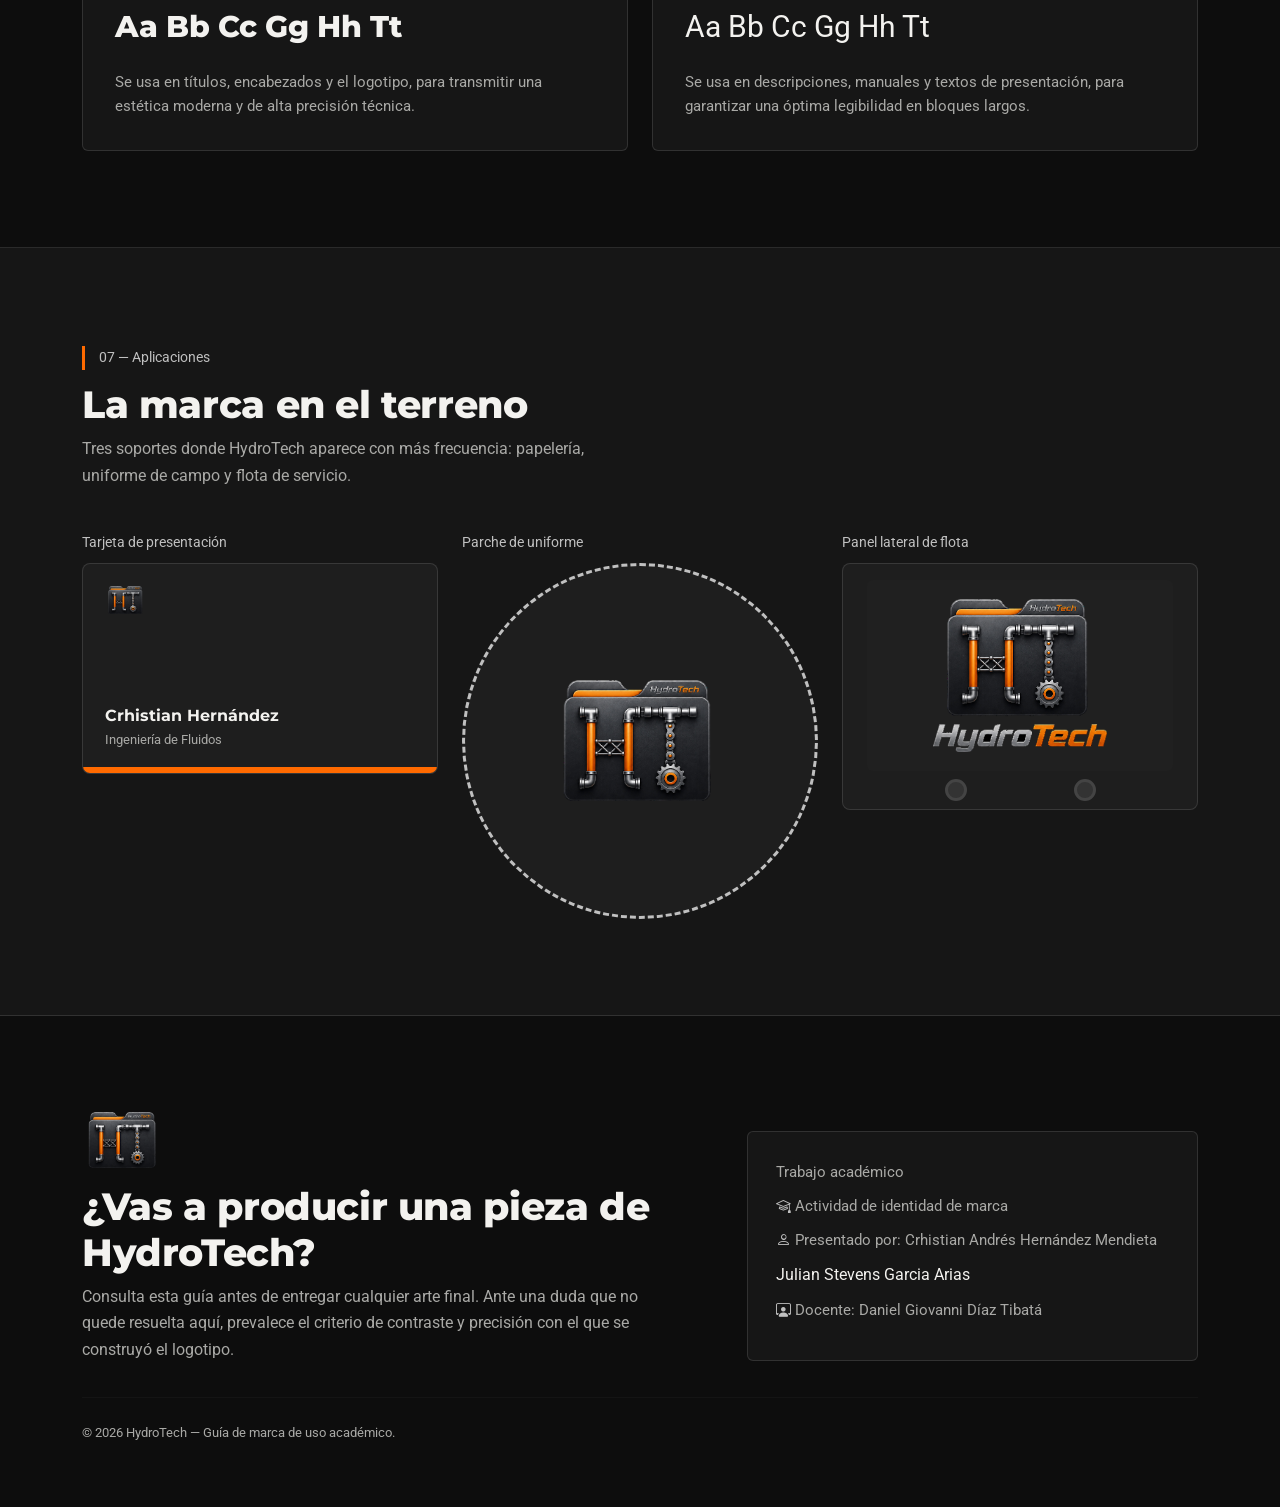
==== commit 3830bc2f: "Fix contact information in index.html" ====
--- a/index.html
+++ b/index.html
@@ -393,6 +393,7 @@
             <p class="contact-label">Trabajo académico</p>
             <p><i class="bi bi-mortarboard"></i> Actividad de identidad de marca</p>
             <p><i class="bi bi-person"></i> Presentado por: Crhistian Andrés Hernández Mendieta</p>
+                                                            Julian Stevens Garcia Arias</p>
             <p><i class="bi bi-person-workspace"></i> Docente: Daniel Giovanni Díaz Tibatá</p>
           </div>
         </div>
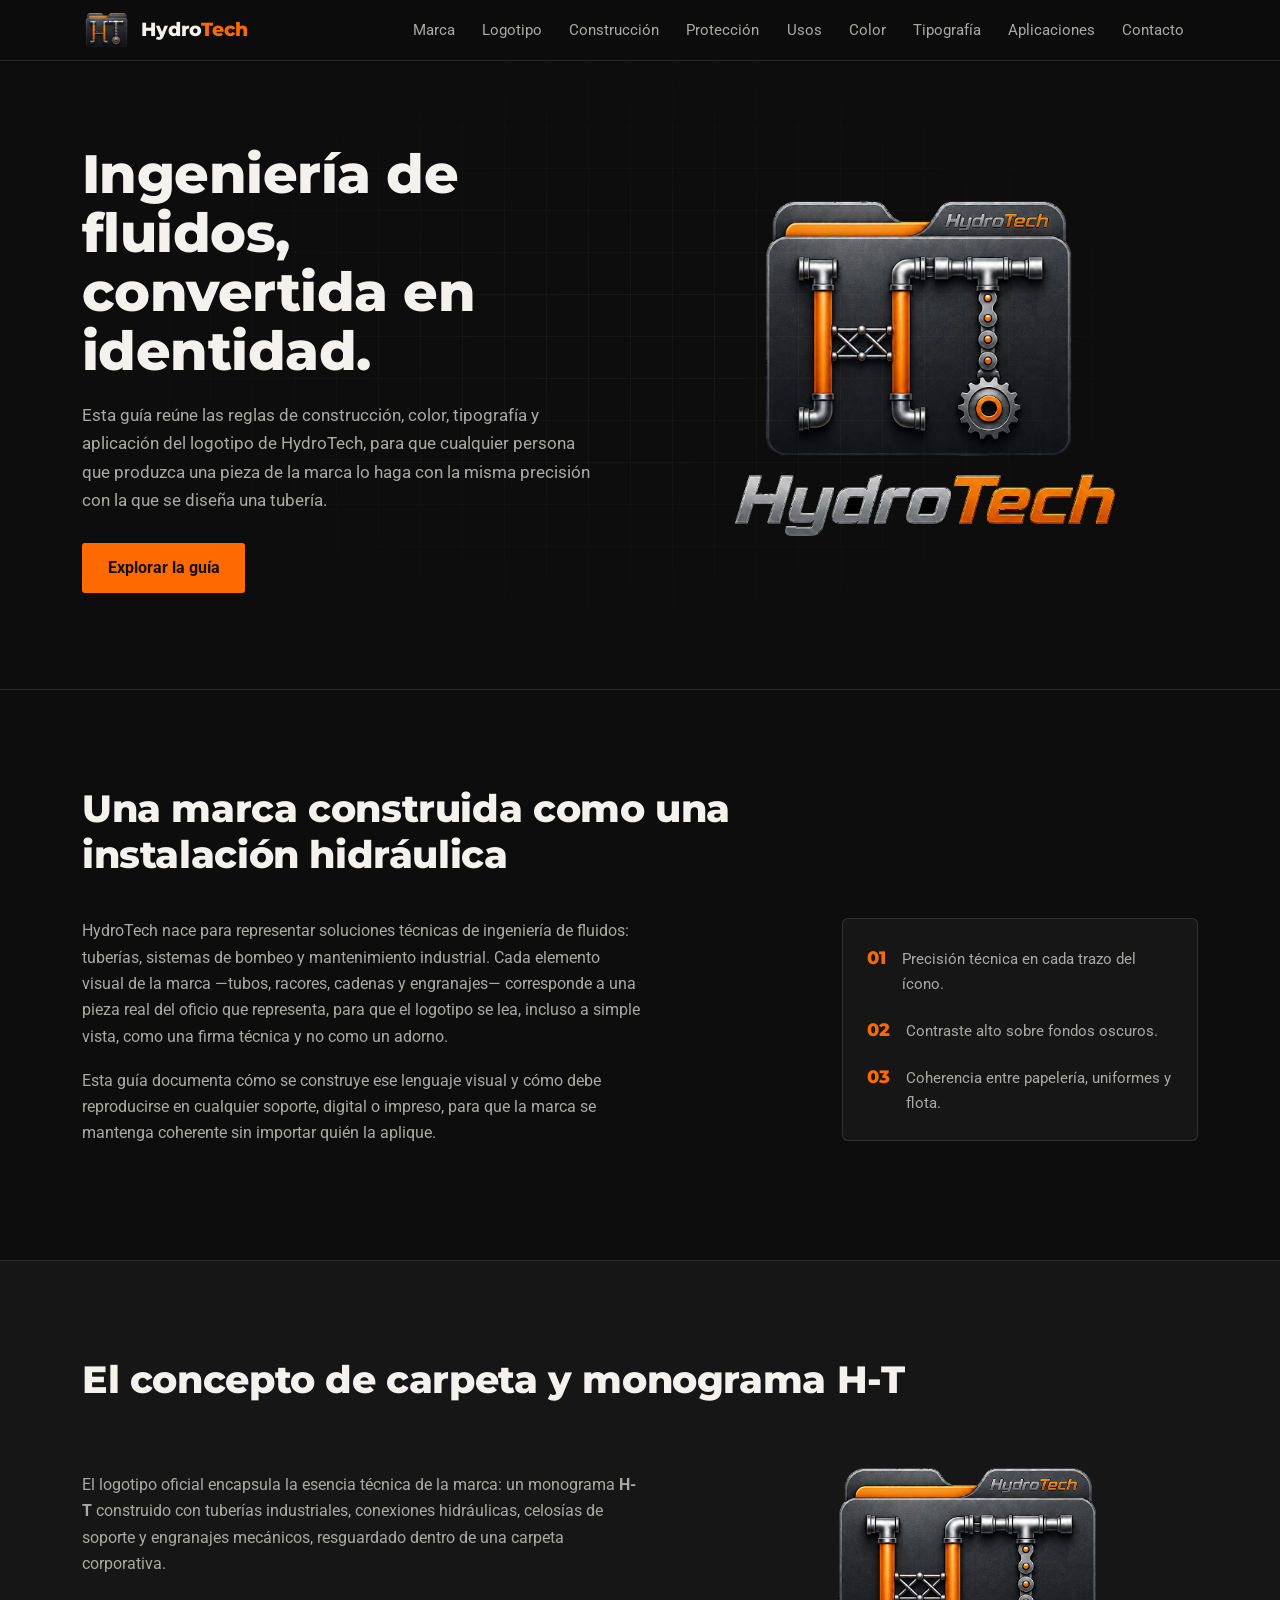
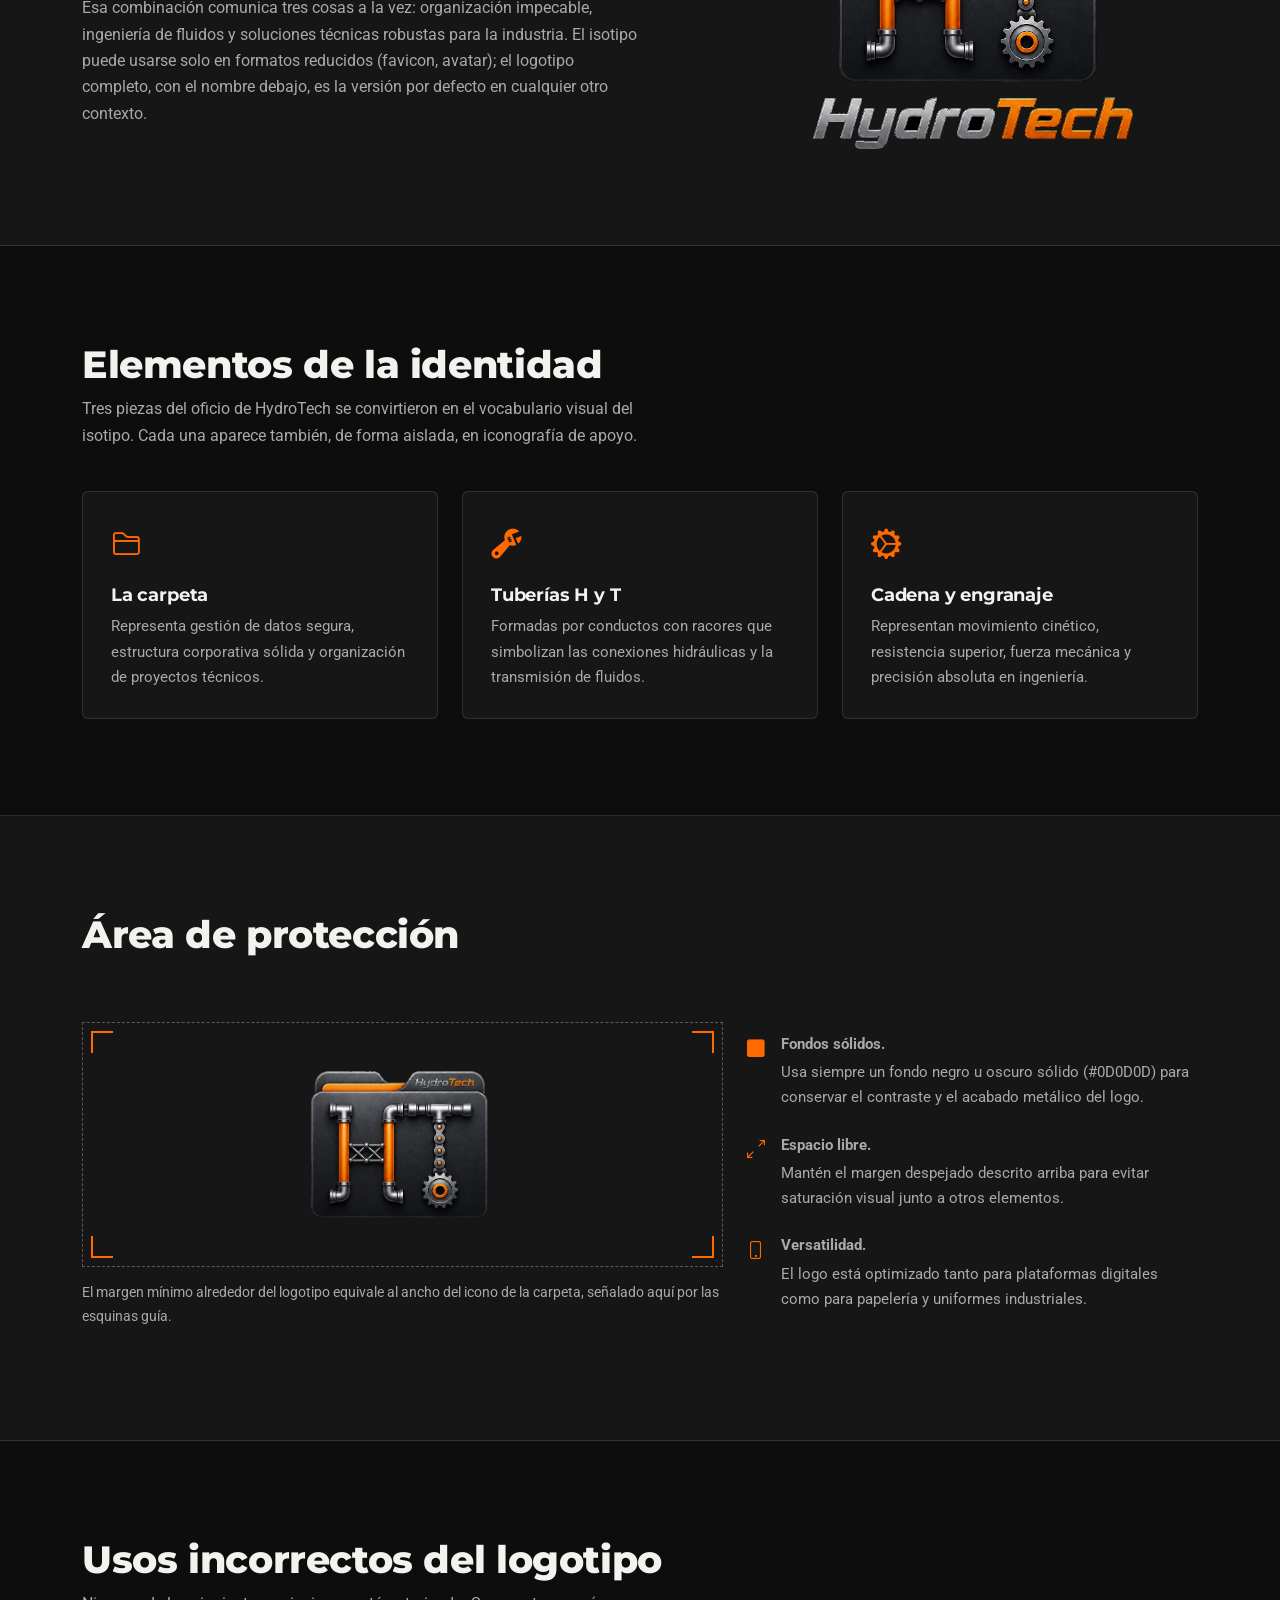
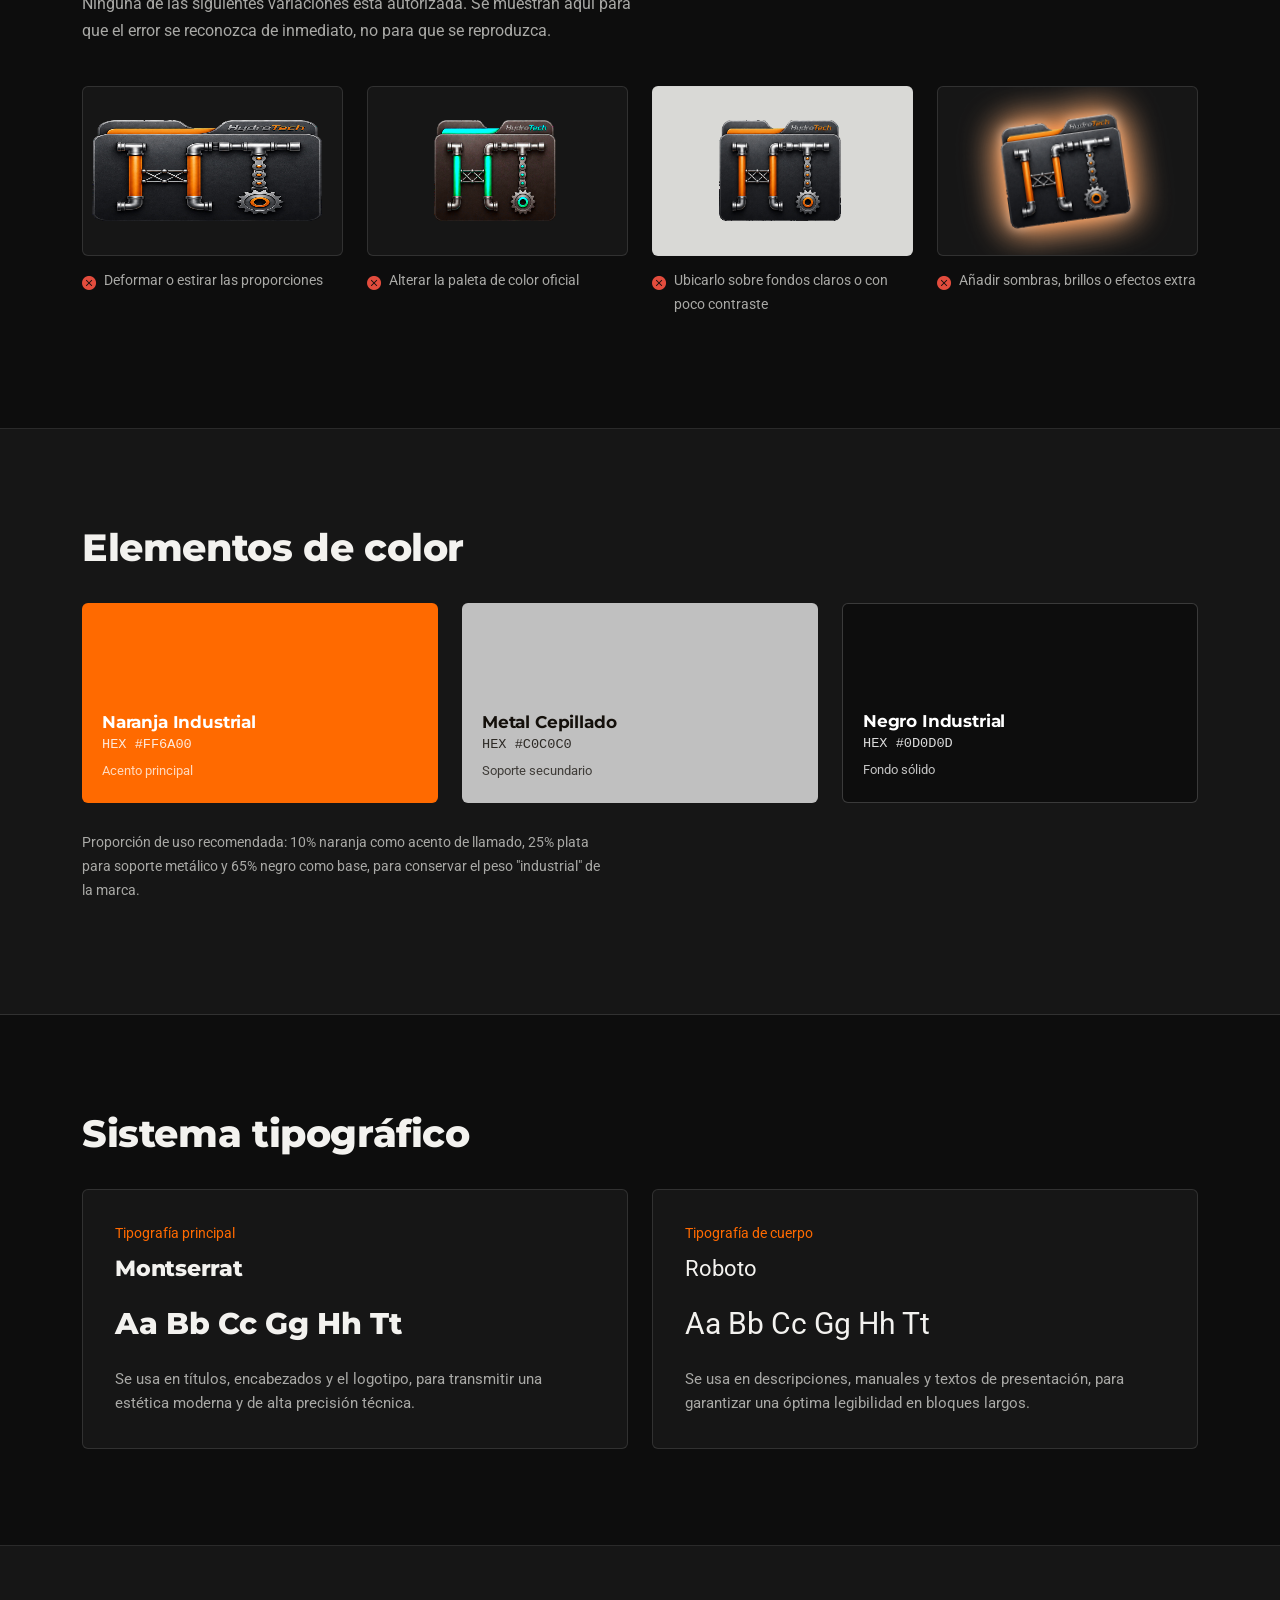
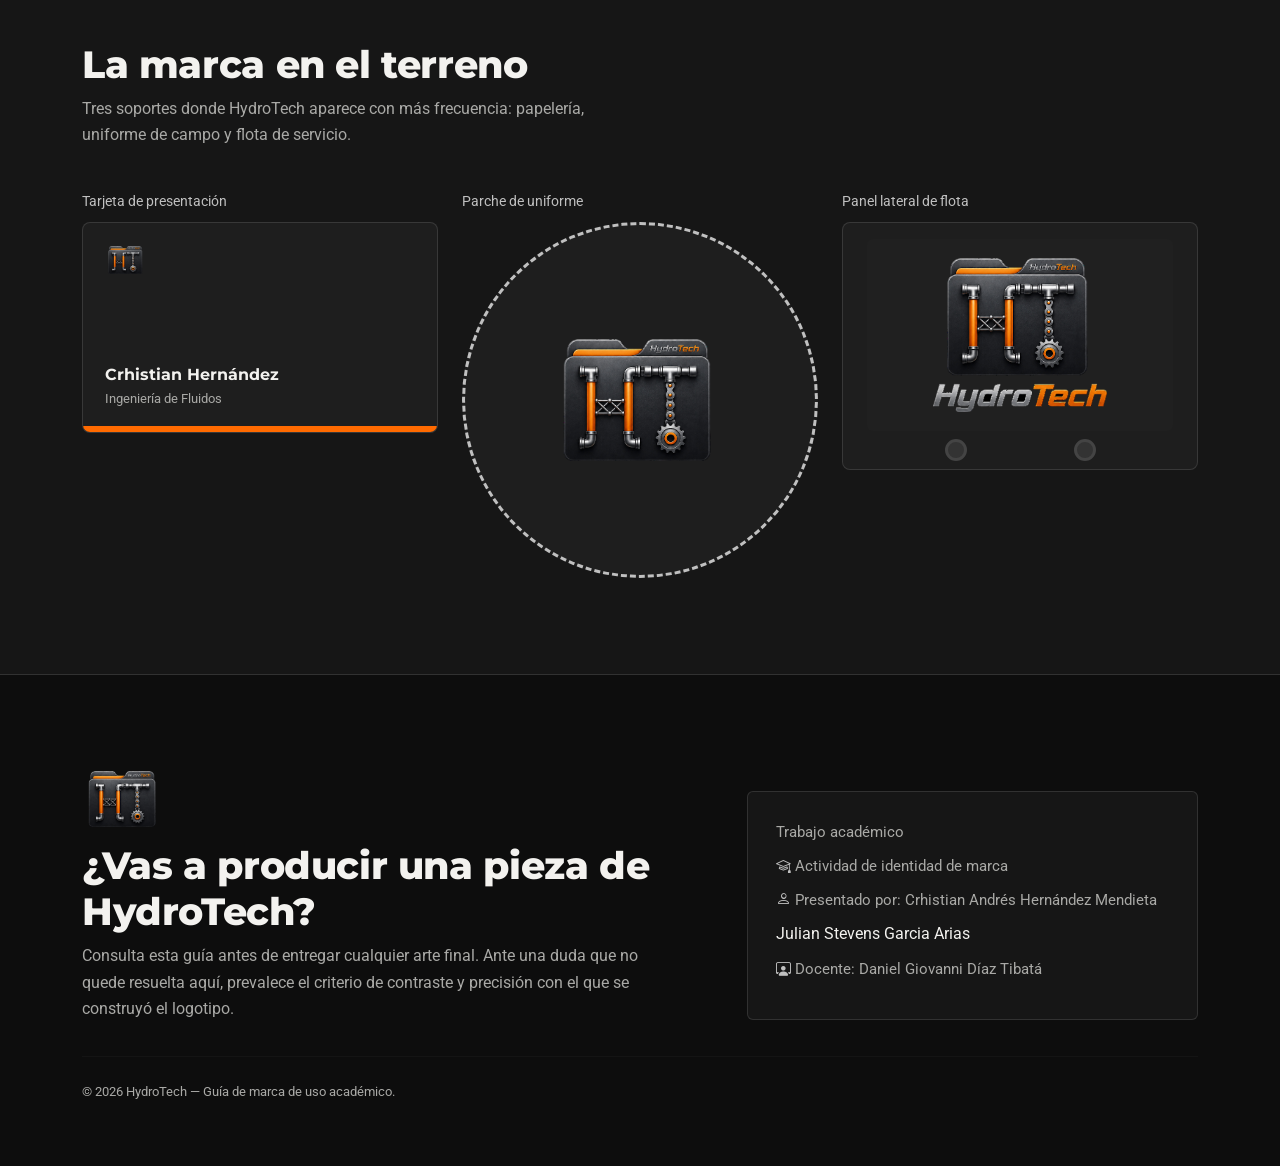
==== commit fb09d7e8: "Update index.html" ====
--- a/index.html
+++ b/index.html
@@ -52,7 +52,7 @@
     <div class="container">
       <div class="row align-items-center gy-5">
         <div class="col-lg-6">
-          <p class="kicker">Manual de marca — versión 01</p>
+          
           <h1>Ingeniería de fluidos,<br>convertida en identidad.</h1>
           <p class="lead-text">
             Esta guía reúne las reglas de construcción, color, tipografía y aplicación
@@ -73,7 +73,7 @@
     <div class="container">
       <div class="row">
         <div class="col-lg-8">
-          <span class="eyebrow-bar">Sobre la marca</span>
+        
           <h2>Una marca construida como una instalación hidráulica</h2>
         </div>
       </div>
@@ -115,7 +115,7 @@
   <!-- ============ 3. LOGOTIPO OFICIAL ============ -->
   <section id="logotipo" class="section section-alt">
     <div class="container">
-      <span class="eyebrow-bar">01 — Logotipo</span>
+     
       <h2>El concepto de carpeta y monograma H-T</h2>
       <div class="row align-items-center gy-5 mt-3">
         <div class="col-lg-5 order-lg-2 text-center">
@@ -142,7 +142,7 @@
   <!-- ============ 4. CONSTRUCCIÓN / ELEMENTOS DE LA IDENTIDAD ============ -->
   <section id="construccion" class="section">
     <div class="container">
-      <span class="eyebrow-bar">02 — Construcción</span>
+      
       <h2>Elementos de la identidad</h2>
       <p class="body-text col-lg-8">
         Tres piezas del oficio de HydroTech se convirtieron en el vocabulario visual del
@@ -181,7 +181,7 @@
   <!-- ============ 5. ÁREA DE PROTECCIÓN Y PROPORCIONES ============ -->
   <section id="proteccion" class="section section-alt">
     <div class="container">
-      <span class="eyebrow-bar">03 — Espacio y proporción</span>
+      
       <h2>Área de protección</h2>
       <div class="row align-items-center gy-5 mt-3">
         <div class="col-lg-7">
@@ -227,7 +227,7 @@
   <!-- ============ 6. USOS INCORRECTOS ============ -->
   <section id="incorrectos" class="section">
     <div class="container">
-      <span class="eyebrow-bar">04 — Restricciones</span>
+      
       <h2>Usos incorrectos del logotipo</h2>
       <p class="body-text col-lg-8">
         Ninguna de las siguientes variaciones está autorizada. Se muestran aquí para que
@@ -266,7 +266,7 @@
   <!-- ============ 7. PALETA DE COLORES ============ -->
   <section id="colores" class="section section-alt">
     <div class="container">
-      <span class="eyebrow-bar">05 — Color</span>
+      
       <h2>Elementos de color</h2>
       <div class="row row-cols-1 row-cols-sm-3 g-4 mt-2">
         <div class="col">
@@ -307,7 +307,7 @@
   <!-- ============ 8. TIPOGRAFÍA ============ -->
   <section id="tipografia" class="section">
     <div class="container">
-      <span class="eyebrow-bar">06 — Tipografía</span>
+      
       <h2>Sistema tipográfico</h2>
       <div class="row g-4 mt-2">
         <div class="col-lg-6">
@@ -335,7 +335,7 @@
   <!-- ============ 9. APLICACIONES DE MARCA ============ -->
   <section id="aplicaciones" class="section section-alt">
     <div class="container">
-      <span class="eyebrow-bar">07 — Aplicaciones</span>
+     
       <h2>La marca en el terreno</h2>
       <p class="body-text col-lg-8">
         Tres soportes donde HydroTech aparece con más frecuencia: papelería, uniforme de
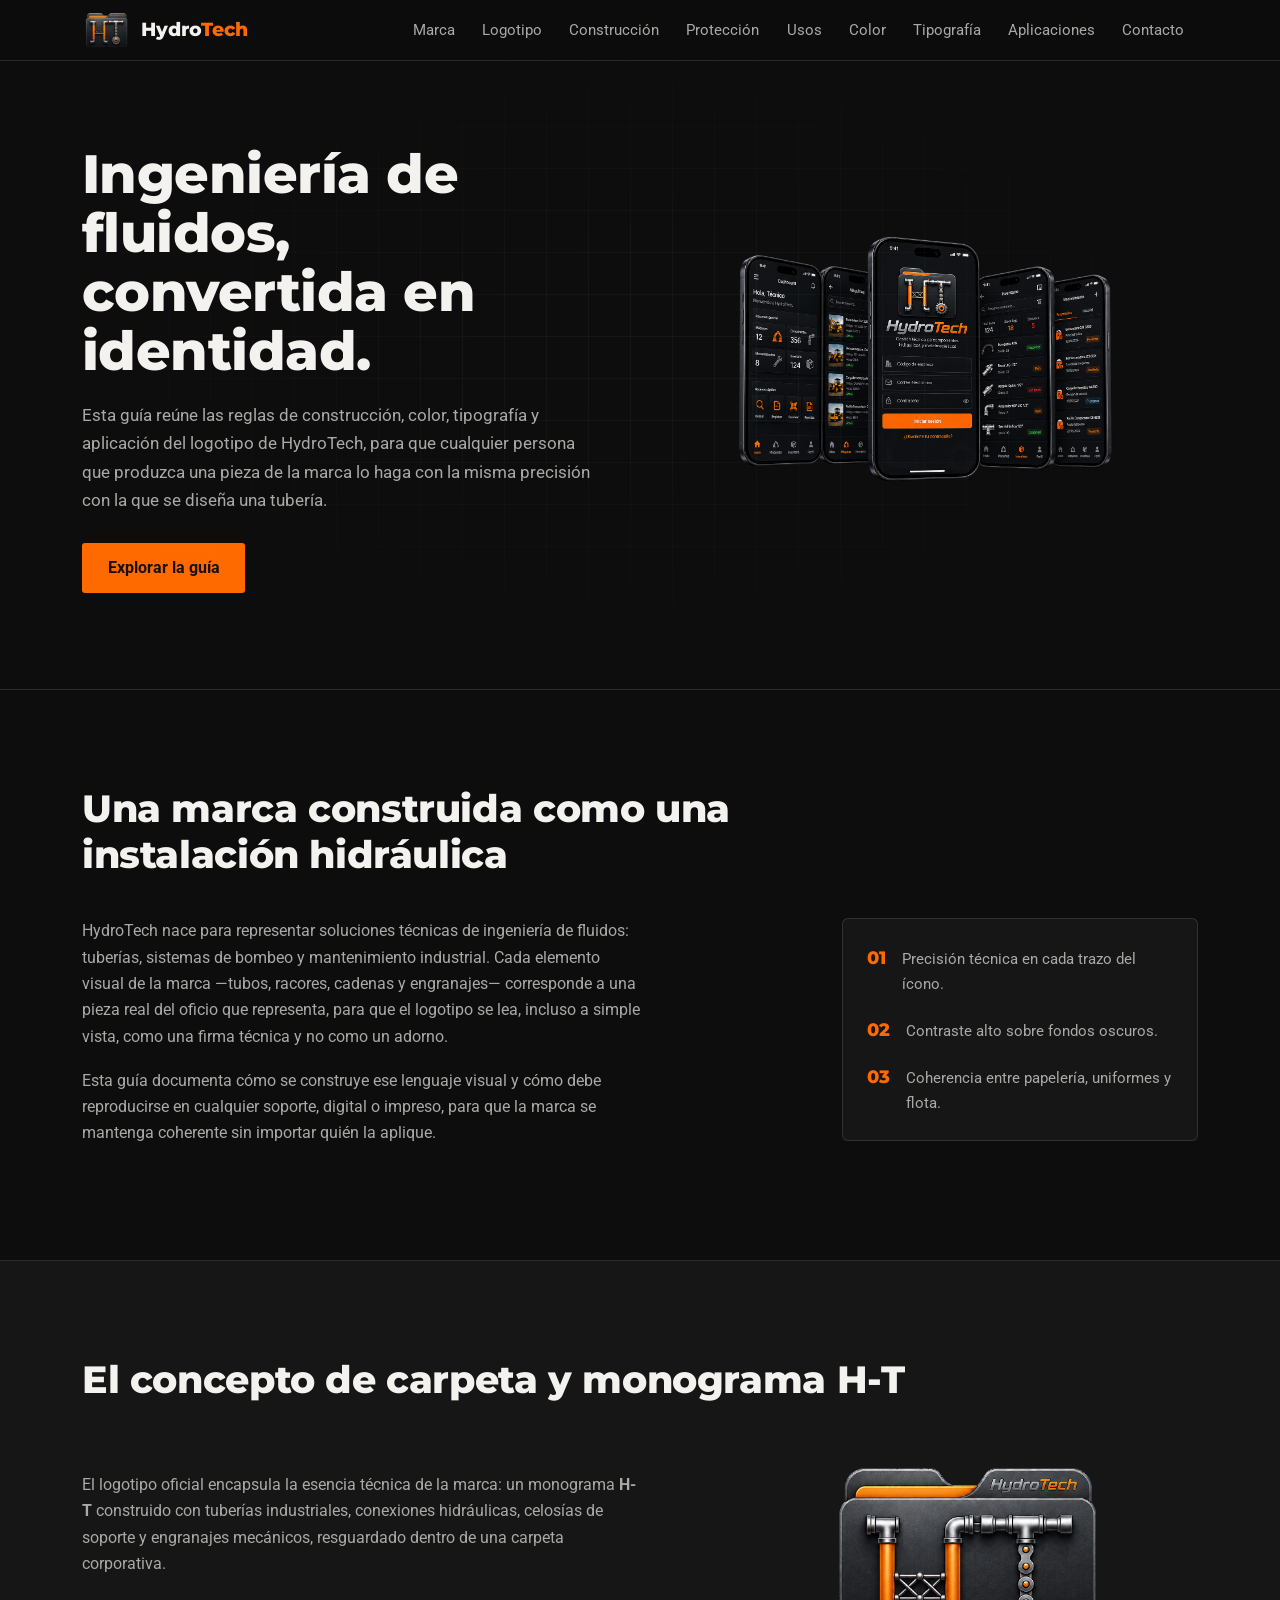
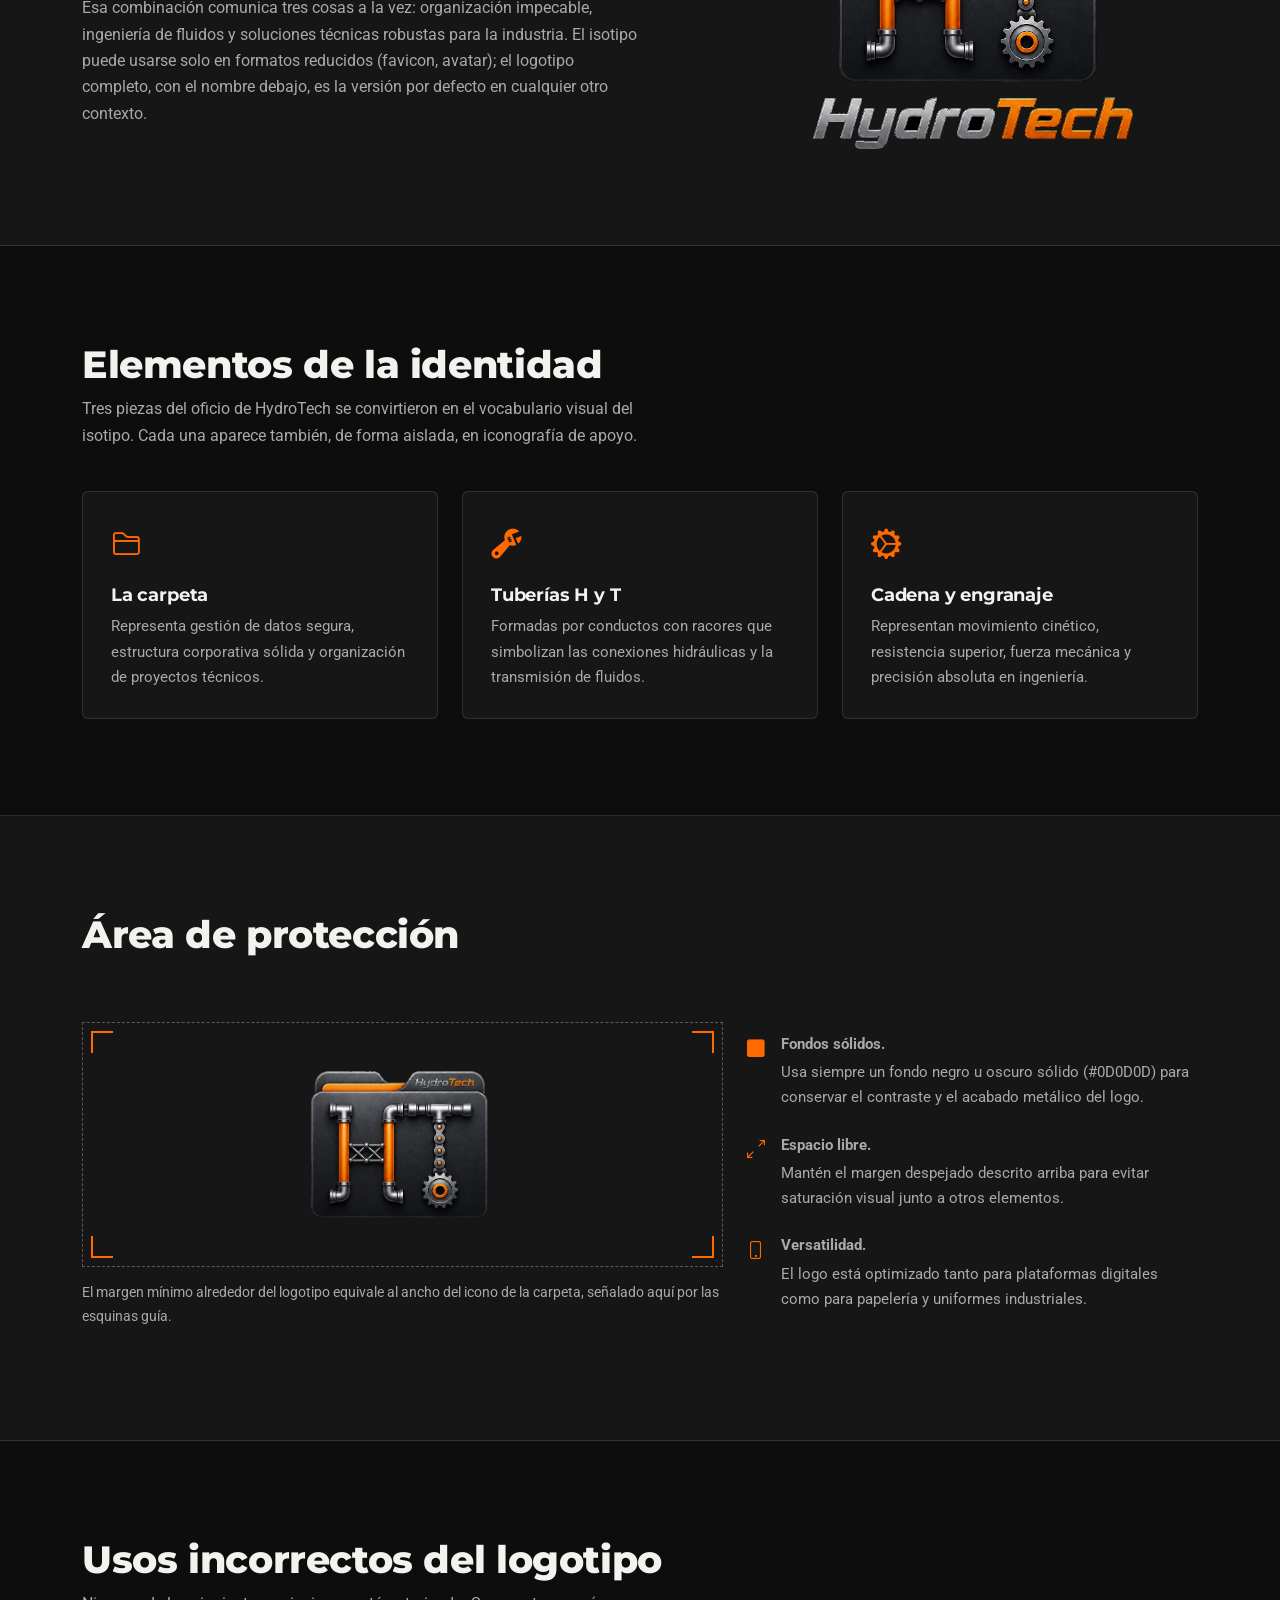
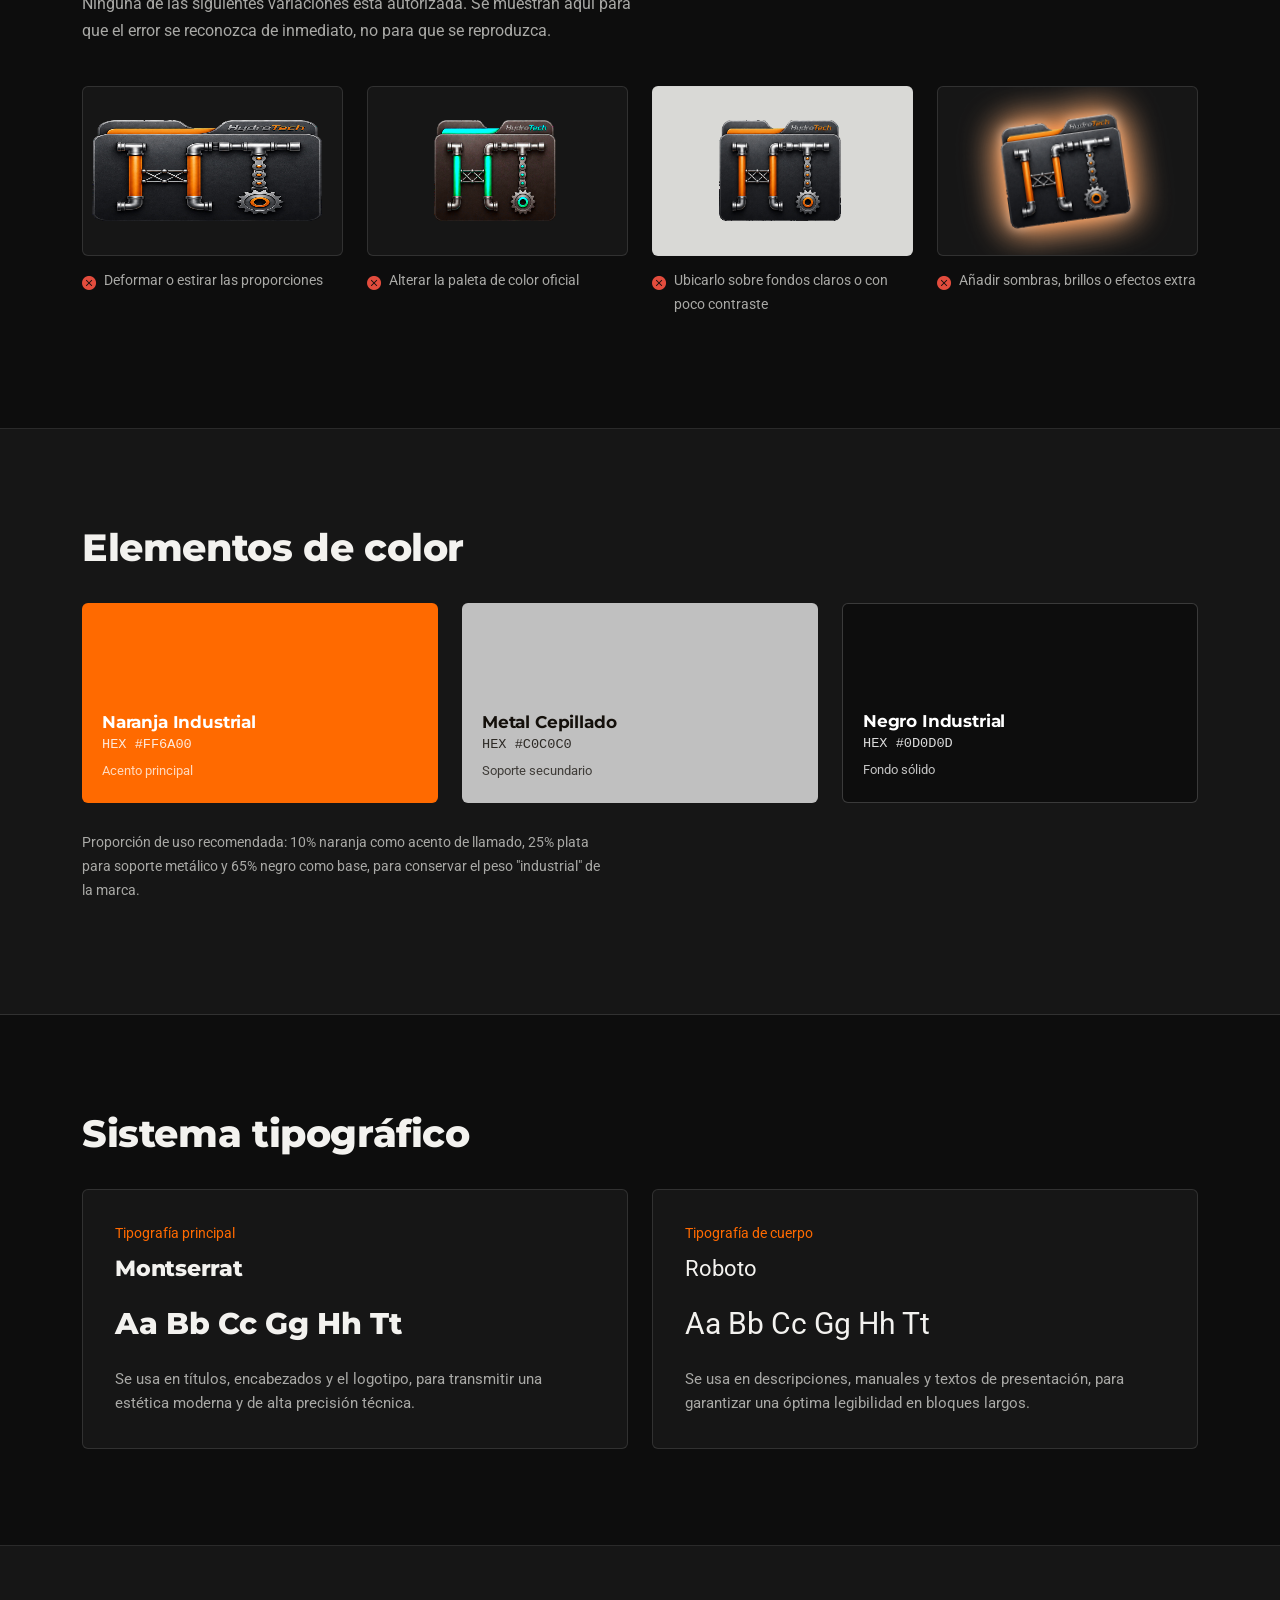
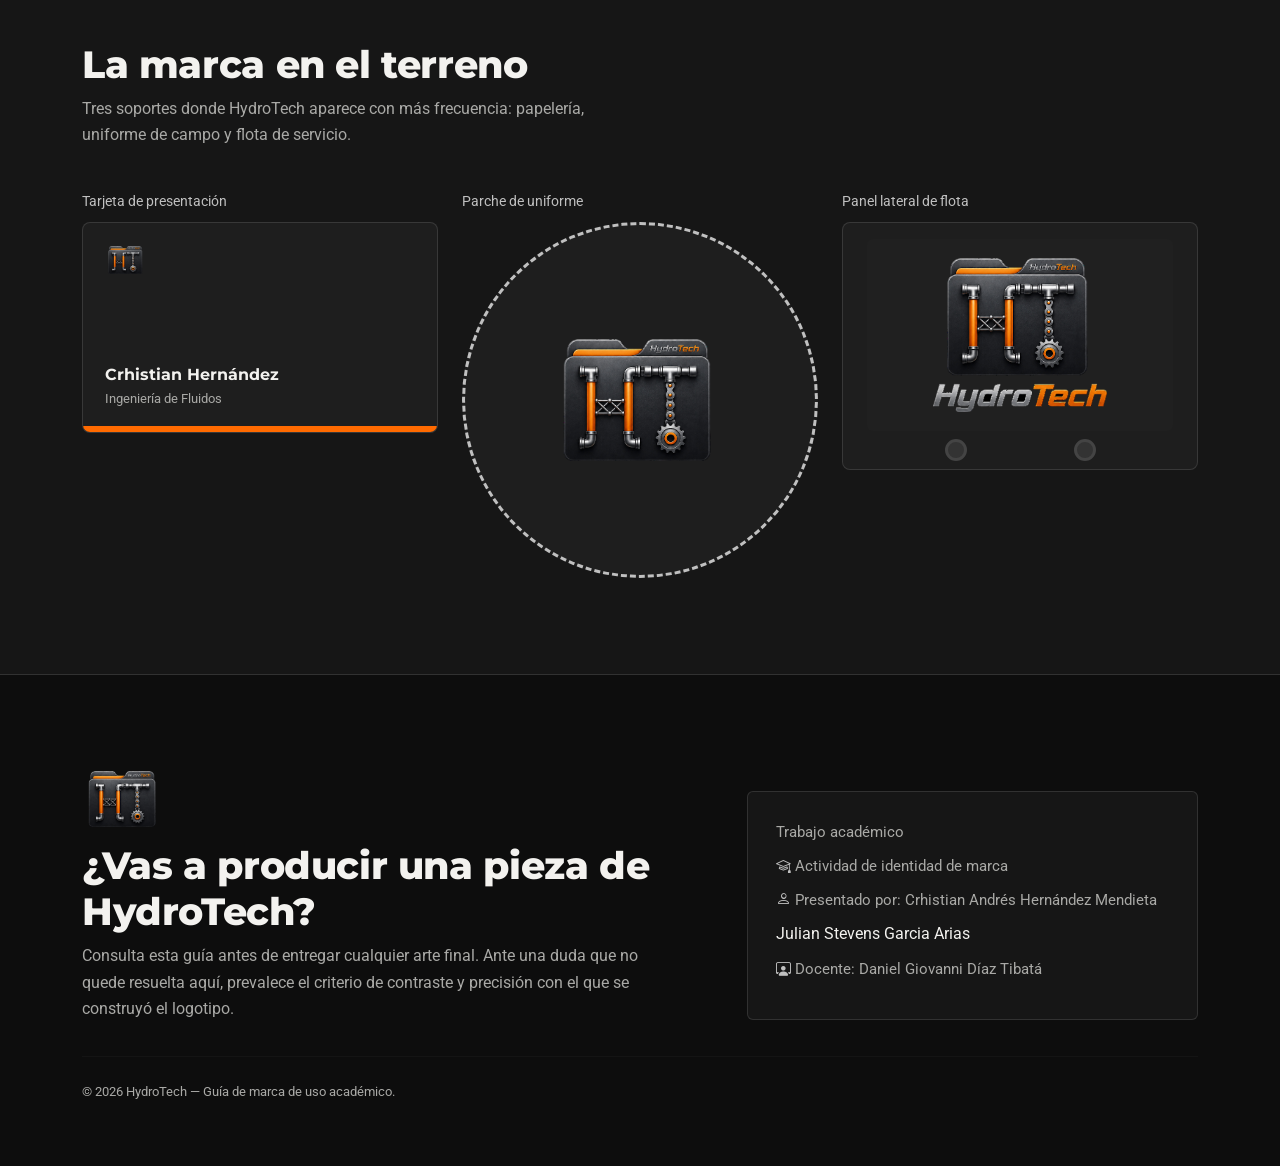
==== commit 40c21659: "nuevo" ====
--- a/index.html
+++ b/index.html
@@ -62,7 +62,7 @@
           <a href="#introduccion" class="btn-scroll">Explorar la guía</a>
         </div>
         <div class="col-lg-6 text-center">
-          <img src="assets/logo-full.png" alt="Logotipo completo HydroTech" class="img-fluid hero-logo">
+          <img src="assets/logo.png" alt="Logotipo completo HydroTech" class="img-fluid hero-logo">
         </div>
       </div>
     </div>
--- a/css/style.css
+++ b/css/style.css
@@ -124,7 +124,7 @@
 /* ---------- Logotipo ---------- */
 .logo-showcase { max-width: 320px; }
 
-/* ---------- Elementos / construcción ---------- */
+/* ---------- os / construcción ---------- */
 .element-card {
   border: 1px solid var(--border);
   border-radius: 6px;
@@ -133,7 +133,6 @@
   background: var(--surface);
   transition: border-color 0.15s ease;
 }
-.element-card:hover { border-color: var(--orange-dim); }
 .element-icon { font-size: 1.9rem; color: var(--orange); margin-bottom: 0.9rem; display: block; }
 .element-card p { color: var(--ink-muted); margin-bottom: 0; font-size: 0.95rem; }
 
@@ -288,3 +287,9 @@
 @media (max-width: 991.98px) {
   .section { padding: 4rem 0; }
 }
+
+.element-card:hover {
+  border: 1px solid var(--border);
+  box-shadow: none;
+}
+
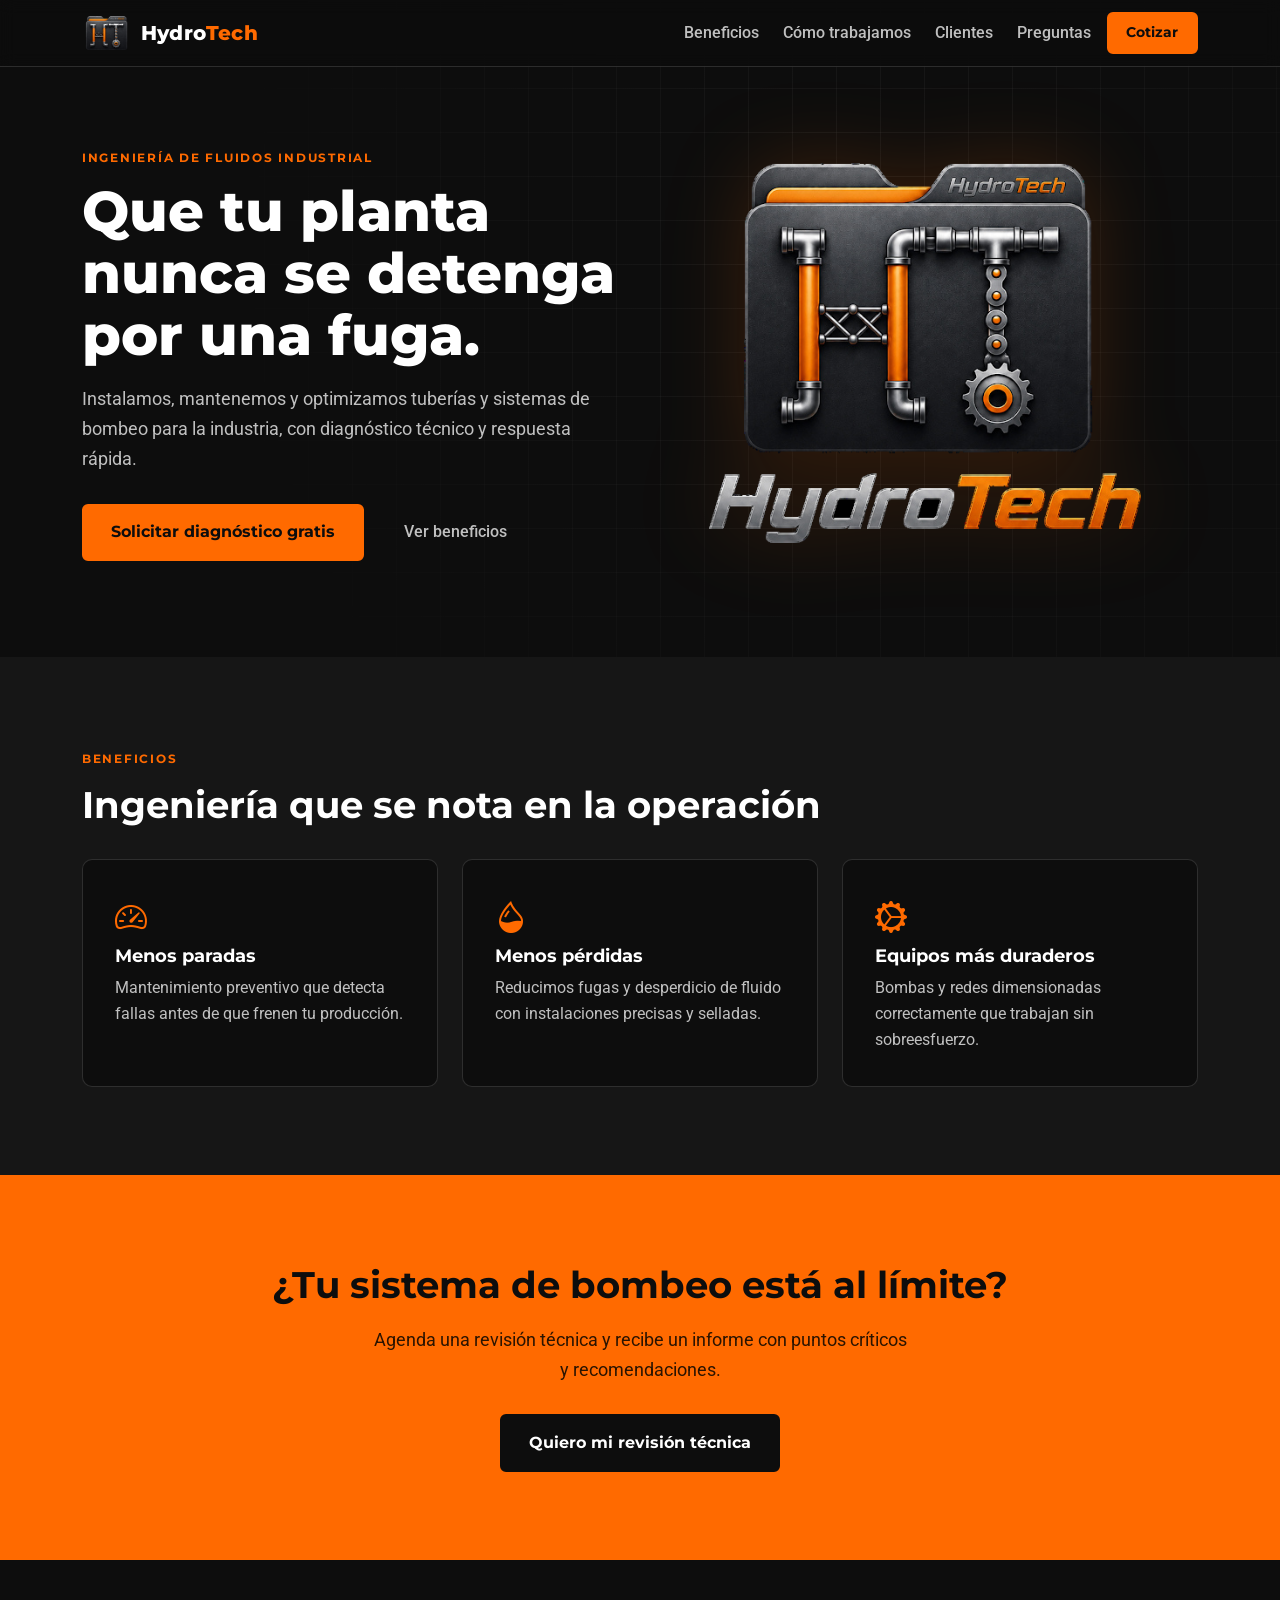
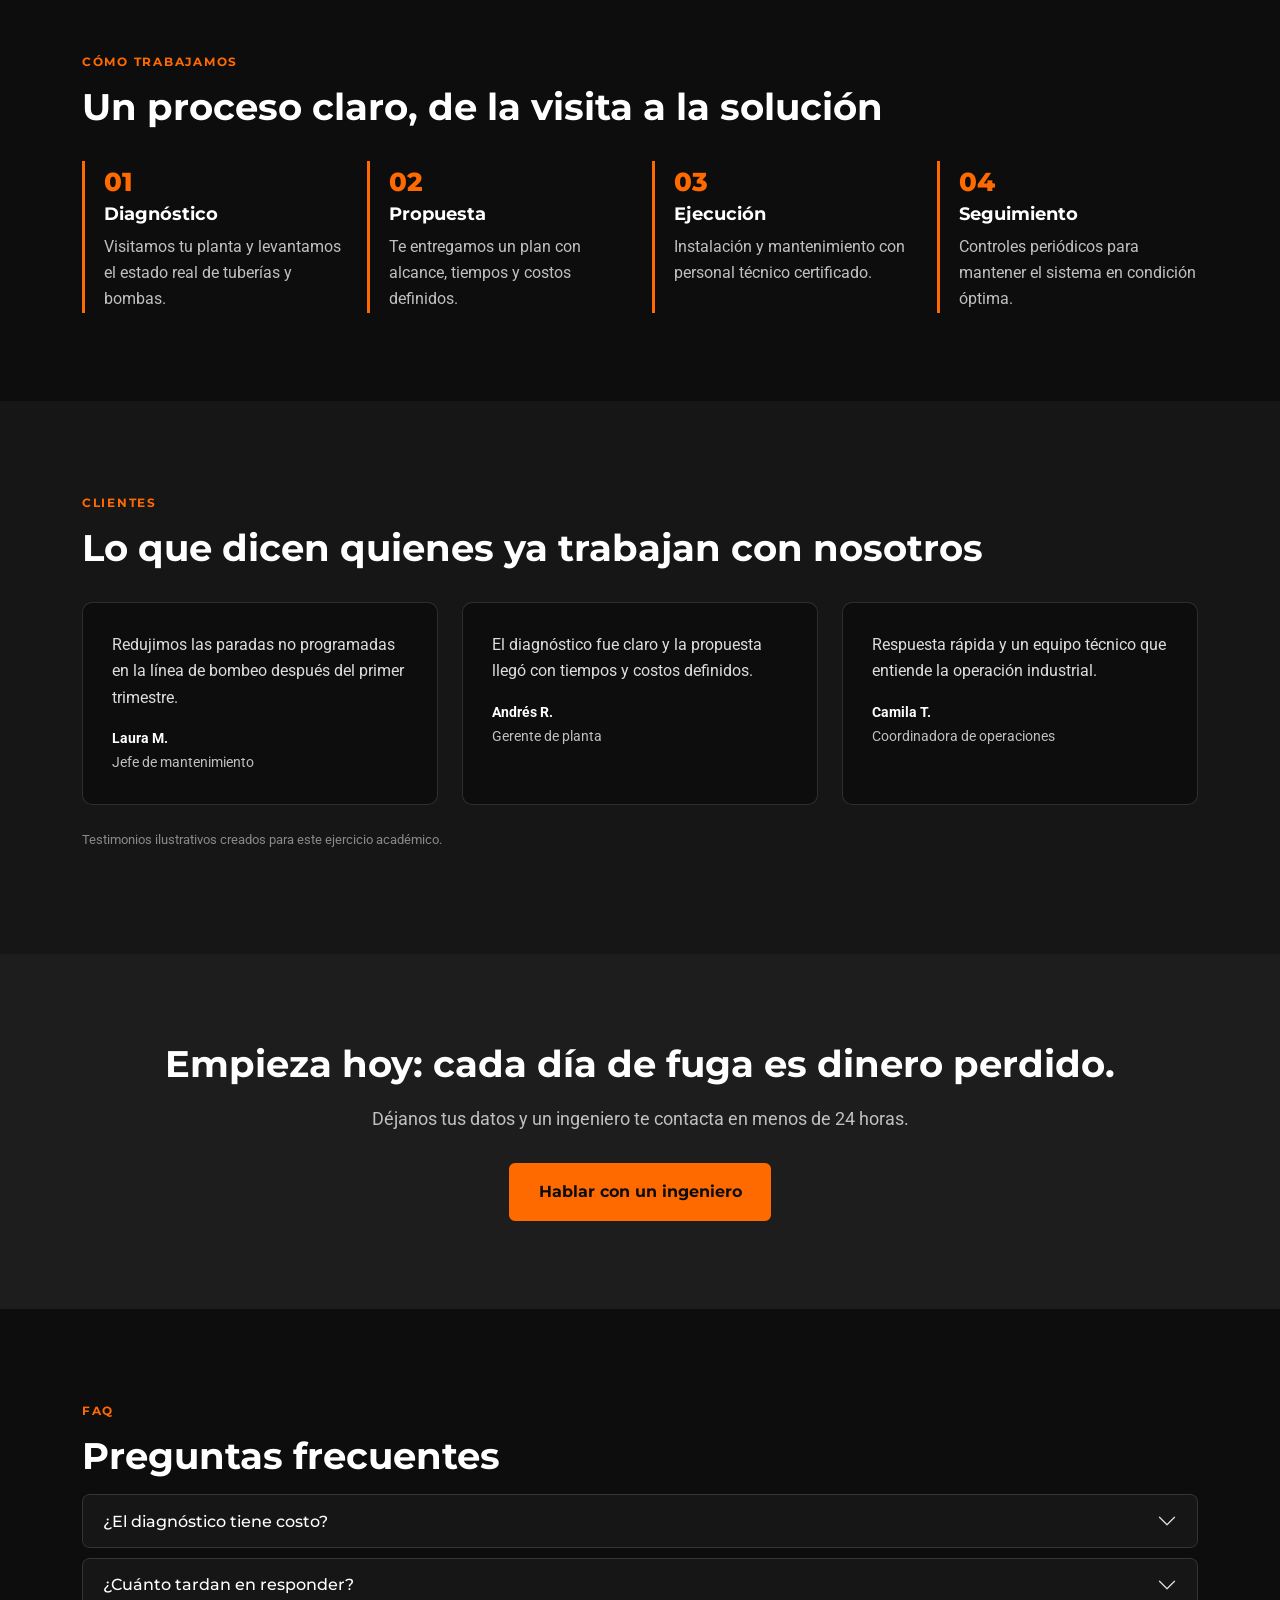
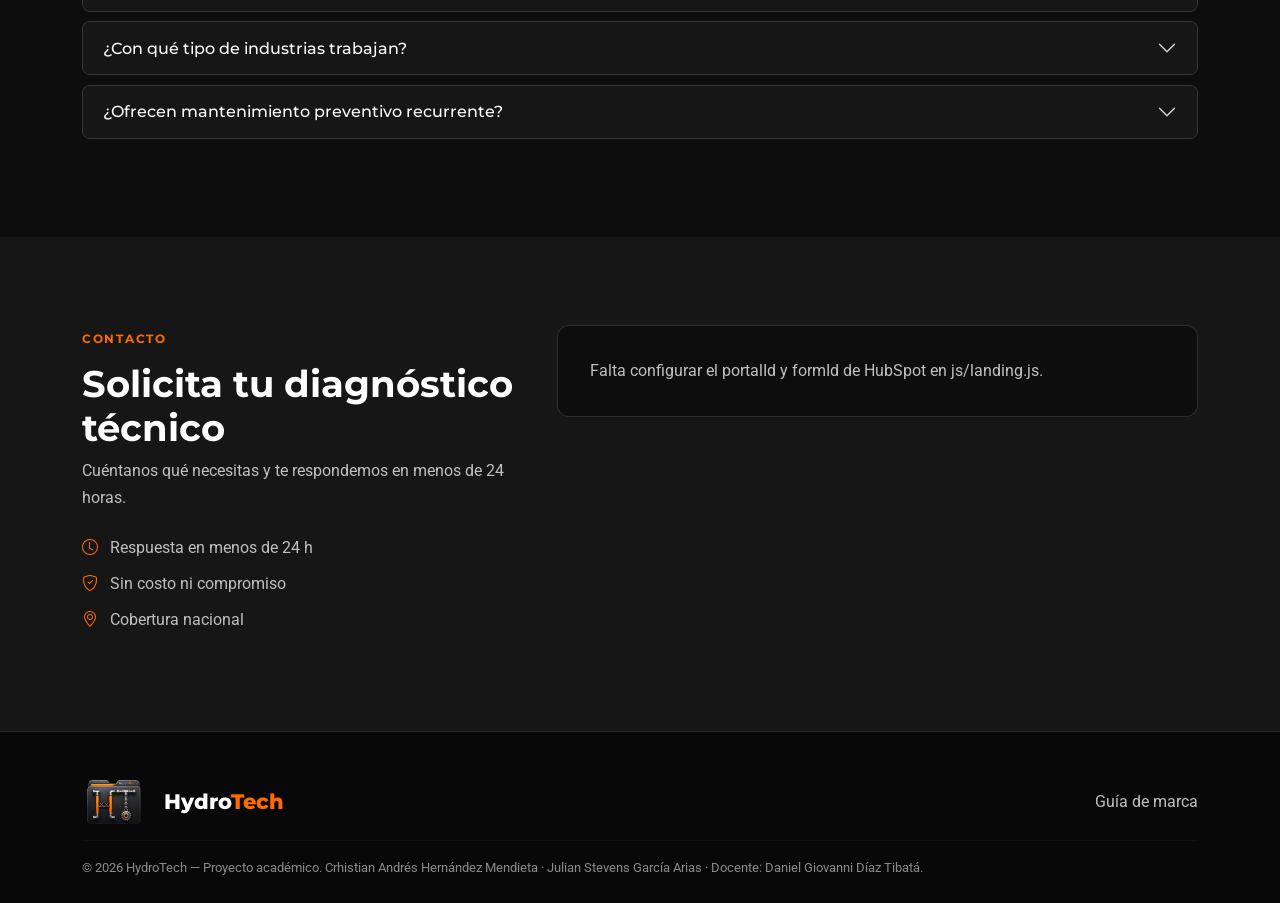
==== commit 0578ec91: "Landing HydroTech con GTM, HubSpot y eventos" ====
--- a/index.html
+++ b/index.html
@@ -3,407 +3,243 @@
 <head>
   <meta charset="UTF-8">
   <meta name="viewport" content="width=device-width, initial-scale=1.0">
-  <title>HydroTech — Guía de Marca e Identidad Visual</title>
-  <meta name="description" content="Manual de marca oficial de HydroTech: logotipo, colores, tipografía, área de protección y aplicaciones.">
-
-  <!-- Google Fonts: Montserrat (títulos) + Roboto (cuerpo) -->
+  <title>HydroTech — Ingeniería de fluidos para la industria</title>
+  <meta name="description" content="Tuberías, sistemas de bombeo y mantenimiento industrial. Solicita tu diagnóstico técnico con HydroTech.">
+
+  <!-- Google Tag Manager -->
+  <script>(function(w,d,s,l,i){w[l]=w[l]||[];w[l].push({'gtm.start':
+  new Date().getTime(),event:'gtm.js'});var f=d.getElementsByTagName(s)[0],
+  j=d.createElement(s),dl=l!='dataLayer'?'&l='+l:'';j.async=true;j.src=
+  'https://www.googletagmanager.com/gtm.js?id='+i+dl;f.parentNode.insertBefore(j,f);
+  })(window,document,'script','dataLayer','GTM-5KZBQMZF');</script>
+  <!-- End Google Tag Manager -->
+
   <link rel="preconnect" href="https://fonts.googleapis.com">
   <link href="https://fonts.googleapis.com/css2?family=Montserrat:wght@600;700;800&family=Roboto:wght@300;400;500&display=swap" rel="stylesheet">
-
-  <!-- Bootstrap 5 -->
   <link href="https://cdn.jsdelivr.net/npm/bootstrap@5.3.3/dist/css/bootstrap.min.css" rel="stylesheet">
-  <!-- Bootstrap Icons -->
   <link rel="stylesheet" href="https://cdn.jsdelivr.net/npm/bootstrap-icons@1.11.3/font/bootstrap-icons.css">
-
   <link rel="icon" href="assets/logo-icon.png" type="image/png">
-  <link rel="stylesheet" href="css/style.css">
+  <link rel="stylesheet" href="css/landing.css">
 </head>
-<body data-bs-spy="scroll" data-bs-target="#navPrincipal" data-bs-offset="90" tabindex="0">
-
-  <!-- ============ NAVBAR ============ -->
-  <nav class="navbar navbar-expand-lg navbar-dark fixed-top" id="navPrincipal">
-    <div class="container">
-      <a class="navbar-brand d-flex align-items-center gap-2" href="#inicio">
+<body>
+  <!-- Google Tag Manager (noscript) -->
+  <noscript><iframe src="https://www.googletagmanager.com/ns.html?id=GTM-5KZBQMZF"
+  height="0" width="0" style="display:none;visibility:hidden"></iframe></noscript>
+  <!-- End Google Tag Manager (noscript) -->
+
+  <!-- ============ 1. HEADER ============ -->
+  <nav class="navbar navbar-expand-lg navbar-dark fixed-top" id="header">
+    <div class="container">
+      <a class="navbar-brand d-flex align-items-center gap-2" href="#hero">
         <img src="assets/logo-icon.png" alt="Ícono HydroTech" height="34">
         <span>Hydro<em>Tech</em></span>
       </a>
-      <button class="navbar-toggler" type="button" data-bs-toggle="collapse" data-bs-target="#menu">
+      <button class="navbar-toggler" type="button" data-bs-toggle="collapse" data-bs-target="#menu" aria-label="Abrir menú">
         <span class="navbar-toggler-icon"></span>
       </button>
       <div class="collapse navbar-collapse" id="menu">
-        <ul class="navbar-nav ms-auto">
-          <li class="nav-item"><a class="nav-link" href="#introduccion">Marca</a></li>
-          <li class="nav-item"><a class="nav-link" href="#logotipo">Logotipo</a></li>
-          <li class="nav-item"><a class="nav-link" href="#construccion">Construcción</a></li>
-          <li class="nav-item"><a class="nav-link" href="#proteccion">Protección</a></li>
-          <li class="nav-item"><a class="nav-link" href="#incorrectos">Usos</a></li>
-          <li class="nav-item"><a class="nav-link" href="#colores">Color</a></li>
-          <li class="nav-item"><a class="nav-link" href="#tipografia">Tipografía</a></li>
-          <li class="nav-item"><a class="nav-link" href="#aplicaciones">Aplicaciones</a></li>
-          <li class="nav-item"><a class="nav-link" href="#contacto">Contacto</a></li>
+        <ul class="navbar-nav ms-auto align-items-lg-center gap-lg-2">
+          <li class="nav-item"><a class="nav-link" href="#beneficios">Beneficios</a></li>
+          <li class="nav-item"><a class="nav-link" href="#explicacion">Cómo trabajamos</a></li>
+          <li class="nav-item"><a class="nav-link" href="#testimonios">Clientes</a></li>
+          <li class="nav-item"><a class="nav-link" href="#faq">Preguntas</a></li>
+          <li class="nav-item"><a class="btn-ht btn-sm-ht" href="#contacto" data-track="menu_click">Cotizar</a></li>
         </ul>
       </div>
     </div>
   </nav>
 
-  <!-- ============ 1. HERO ============ -->
-  <header id="inicio" class="section hero">
+  <!-- ============ 2. HERO ============ -->
+  <header id="hero" class="section hero">
     <div class="blueprint-grid"></div>
     <div class="container">
       <div class="row align-items-center gy-5">
         <div class="col-lg-6">
-          
-          <h1>Ingeniería de fluidos,<br>convertida en identidad.</h1>
+          <span class="eyebrow">Ingeniería de fluidos industrial</span>
+          <h1>Que tu planta nunca se detenga por una fuga.</h1>
           <p class="lead-text">
-            Esta guía reúne las reglas de construcción, color, tipografía y aplicación
-            del logotipo de HydroTech, para que cualquier persona que produzca una pieza
-            de la marca lo haga con la misma precisión con la que se diseña una tubería.
+            Instalamos, mantenemos y optimizamos tuberías y sistemas de bombeo para
+            la industria, con diagnóstico técnico y respuesta rápida.
           </p>
-          <a href="#introduccion" class="btn-scroll">Explorar la guía</a>
+          <a href="#contacto" class="btn-ht" data-track="cta_principal_click" data-cta="hero">Solicitar diagnóstico gratis</a>
+          <a href="#beneficios" class="btn-ghost-ht">Ver beneficios</a>
         </div>
         <div class="col-lg-6 text-center">
-          <img src="assets/logo.png" alt="Logotipo completo HydroTech" class="img-fluid hero-logo">
+          <img src="assets/logo-full.png" alt="Logotipo HydroTech" class="img-fluid hero-logo">
         </div>
       </div>
     </div>
   </header>
 
-  <!-- ============ 2. INTRODUCCIÓN ============ -->
-  <section id="introduccion" class="section">
-    <div class="container">
-      <div class="row">
-        <div class="col-lg-8">
-        
-          <h2>Una marca construida como una instalación hidráulica</h2>
-        </div>
-      </div>
+  <!-- ============ 3. BENEFICIOS ============ -->
+  <section id="beneficios" class="section section-alt">
+    <div class="container">
+      <span class="eyebrow">Beneficios</span>
+      <h2>Ingeniería que se nota en la operación</h2>
+      <div class="row row-cols-1 row-cols-md-3 g-4 mt-2">
+        <div class="col">
+          <div class="card-ht">
+            <i class="bi bi-speedometer2 card-icon"></i>
+            <h3>Menos paradas</h3>
+            <p>Mantenimiento preventivo que detecta fallas antes de que frenen tu producción.</p>
+          </div>
+        </div>
+        <div class="col">
+          <div class="card-ht">
+            <i class="bi bi-droplet-half card-icon"></i>
+            <h3>Menos pérdidas</h3>
+            <p>Reducimos fugas y desperdicio de fluido con instalaciones precisas y selladas.</p>
+          </div>
+        </div>
+        <div class="col">
+          <div class="card-ht">
+            <i class="bi bi-gear-wide-connected card-icon"></i>
+            <h3>Equipos más duraderos</h3>
+            <p>Bombas y redes dimensionadas correctamente que trabajan sin sobreesfuerzo.</p>
+          </div>
+        </div>
+      </div>
+    </div>
+  </section>
+
+  <!-- ============ 4. CTA ============ -->
+  <section id="cta" class="section cta-band">
+    <div class="container text-center">
+      <h2>¿Tu sistema de bombeo está al límite?</h2>
+      <p class="lead-text mx-auto">Agenda una revisión técnica y recibe un informe con puntos críticos y recomendaciones.</p>
+      <a href="#contacto" class="btn-ht btn-dark-ht" data-track="cta_principal_click" data-cta="cta_1">Quiero mi revisión técnica</a>
+    </div>
+  </section>
+
+  <!-- ============ 5. EXPLICACIÓN ============ -->
+  <section id="explicacion" class="section">
+    <div class="container">
+      <span class="eyebrow">Cómo trabajamos</span>
+      <h2>Un proceso claro, de la visita a la solución</h2>
       <div class="row gy-4 mt-2">
-        <div class="col-lg-8">
-          <p class="body-text">
-            HydroTech nace para representar soluciones técnicas de ingeniería de fluidos:
-            tuberías, sistemas de bombeo y mantenimiento industrial. Cada elemento visual
-            de la marca —tubos, racores, cadenas y engranajes— corresponde a una pieza real
-            del oficio que representa, para que el logotipo se lea, incluso a simple vista,
-            como una firma técnica y no como un adorno.
-          </p>
-          <p class="body-text">
-            Esta guía documenta cómo se construye ese lenguaje visual y cómo debe reproducirse
-            en cualquier soporte, digital o impreso, para que la marca se mantenga coherente
-            sin importar quién la aplique.
-          </p>
-        </div>
-        <div class="col-lg-4">
-          <div class="value-card">
-            <div class="value-card-item">
-              <span class="value-num">01</span>
-              <p>Precisión técnica en cada trazo del ícono.</p>
-            </div>
-            <div class="value-card-item">
-              <span class="value-num">02</span>
-              <p>Contraste alto sobre fondos oscuros.</p>
-            </div>
-            <div class="value-card-item">
-              <span class="value-num">03</span>
-              <p>Coherencia entre papelería, uniformes y flota.</p>
-            </div>
-          </div>
-        </div>
-      </div>
-    </div>
-  </section>
-
-  <!-- ============ 3. LOGOTIPO OFICIAL ============ -->
-  <section id="logotipo" class="section section-alt">
-    <div class="container">
-     
-      <h2>El concepto de carpeta y monograma H-T</h2>
-      <div class="row align-items-center gy-5 mt-3">
-        <div class="col-lg-5 order-lg-2 text-center">
-          <img src="assets/logo-full.png" alt="Logotipo oficial HydroTech" class="img-fluid logo-showcase">
-        </div>
-        <div class="col-lg-7 order-lg-1">
-          <p class="body-text">
-            El logotipo oficial encapsula la esencia técnica de la marca: un monograma
-            <strong>H-T</strong> construido con tuberías industriales, conexiones hidráulicas,
-            celosías de soporte y engranajes mecánicos, resguardado dentro de una carpeta
-            corporativa.
-          </p>
-          <p class="body-text">
-            Esa combinación comunica tres cosas a la vez: organización impecable, ingeniería
-            de fluidos y soluciones técnicas robustas para la industria. El isotipo puede
-            usarse solo en formatos reducidos (favicon, avatar); el logotipo completo, con
-            el nombre debajo, es la versión por defecto en cualquier otro contexto.
-          </p>
-        </div>
-      </div>
-    </div>
-  </section>
-
-  <!-- ============ 4. CONSTRUCCIÓN / ELEMENTOS DE LA IDENTIDAD ============ -->
-  <section id="construccion" class="section">
-    <div class="container">
-      
-      <h2>Elementos de la identidad</h2>
-      <p class="body-text col-lg-8">
-        Tres piezas del oficio de HydroTech se convirtieron en el vocabulario visual del
-        isotipo. Cada una aparece también, de forma aislada, en iconografía de apoyo.
-      </p>
-
+        <div class="col-md-6 col-lg-3">
+          <div class="step"><span class="step-num">01</span><h3>Diagnóstico</h3><p>Visitamos tu planta y levantamos el estado real de tuberías y bombas.</p></div>
+        </div>
+        <div class="col-md-6 col-lg-3">
+          <div class="step"><span class="step-num">02</span><h3>Propuesta</h3><p>Te entregamos un plan con alcance, tiempos y costos definidos.</p></div>
+        </div>
+        <div class="col-md-6 col-lg-3">
+          <div class="step"><span class="step-num">03</span><h3>Ejecución</h3><p>Instalación y mantenimiento con personal técnico certificado.</p></div>
+        </div>
+        <div class="col-md-6 col-lg-3">
+          <div class="step"><span class="step-num">04</span><h3>Seguimiento</h3><p>Controles periódicos para mantener el sistema en condición óptima.</p></div>
+        </div>
+      </div>
+    </div>
+  </section>
+
+  <!-- ============ 6. TESTIMONIOS ============ -->
+  <section id="testimonios" class="section section-alt">
+    <div class="container">
+      <span class="eyebrow">Clientes</span>
+      <h2>Lo que dicen quienes ya trabajan con nosotros</h2>
       <div class="row row-cols-1 row-cols-md-3 g-4 mt-2">
         <div class="col">
-          <div class="element-card">
-            <i class="bi bi-folder2 element-icon"></i>
-            <h3>La carpeta</h3>
-            <p>Representa gestión de datos segura, estructura corporativa sólida y
-              organización de proyectos técnicos.</p>
-          </div>
-        </div>
-        <div class="col">
-          <div class="element-card">
-            <i class="bi bi-wrench-adjustable element-icon"></i>
-            <h3>Tuberías H y T</h3>
-            <p>Formadas por conductos con racores que simbolizan las conexiones
-              hidráulicas y la transmisión de fluidos.</p>
-          </div>
-        </div>
-        <div class="col">
-          <div class="element-card">
-            <i class="bi bi-gear-wide-connected element-icon"></i>
-            <h3>Cadena y engranaje</h3>
-            <p>Representan movimiento cinético, resistencia superior, fuerza mecánica
-              y precisión absoluta en ingeniería.</p>
-          </div>
-        </div>
-      </div>
-    </div>
-  </section>
-
-  <!-- ============ 5. ÁREA DE PROTECCIÓN Y PROPORCIONES ============ -->
-  <section id="proteccion" class="section section-alt">
-    <div class="container">
-      
-      <h2>Área de protección</h2>
-      <div class="row align-items-center gy-5 mt-3">
+          <figure class="quote">
+            <blockquote>Redujimos las paradas no programadas en la línea de bombeo después del primer trimestre.</blockquote>
+            <figcaption><strong>Laura M.</strong><br>Jefe de mantenimiento</figcaption>
+          </figure>
+        </div>
+        <div class="col">
+          <figure class="quote">
+            <blockquote>El diagnóstico fue claro y la propuesta llegó con tiempos y costos definidos.</blockquote>
+            <figcaption><strong>Andrés R.</strong><br>Gerente de planta</figcaption>
+          </figure>
+        </div>
+        <div class="col">
+          <figure class="quote">
+            <blockquote>Respuesta rápida y un equipo técnico que entiende la operación industrial.</blockquote>
+            <figcaption><strong>Camila T.</strong><br>Coordinadora de operaciones</figcaption>
+          </figure>
+        </div>
+      </div>
+      <p class="fine-note">Testimonios ilustrativos creados para este ejercicio académico.</p>
+    </div>
+  </section>
+
+  <!-- ============ 7. CTA 2 ============ -->
+  <section id="cta2" class="section cta-band cta-band-dark">
+    <div class="container text-center">
+      <h2>Empieza hoy: cada día de fuga es dinero perdido.</h2>
+      <p class="lead-text mx-auto">Déjanos tus datos y un ingeniero te contacta en menos de 24 horas.</p>
+      <a href="#contacto" class="btn-ht" data-track="cta_final_click" data-cta="cta_2">Hablar con un ingeniero</a>
+    </div>
+  </section>
+
+  <!-- ============ 8. FAQ ============ -->
+  <section id="faq" class="section">
+    <div class="container">
+      <span class="eyebrow">FAQ</span>
+      <h2>Preguntas frecuentes</h2>
+      <div class="accordion accordion-ht mt-3" id="faqAcc">
+        <div class="accordion-item">
+          <h3 class="accordion-header"><button class="accordion-button collapsed" type="button" data-bs-toggle="collapse" data-bs-target="#f1" data-faq="costo_diagnostico">¿El diagnóstico tiene costo?</button></h3>
+          <div id="f1" class="accordion-collapse collapse" data-bs-parent="#faqAcc"><div class="accordion-body">No. La primera revisión técnica es gratuita y sin compromiso.</div></div>
+        </div>
+        <div class="accordion-item">
+          <h3 class="accordion-header"><button class="accordion-button collapsed" type="button" data-bs-toggle="collapse" data-bs-target="#f2" data-faq="tiempo_respuesta">¿Cuánto tardan en responder?</button></h3>
+          <div id="f2" class="accordion-collapse collapse" data-bs-parent="#faqAcc"><div class="accordion-body">Un ingeniero te contacta en menos de 24 horas hábiles.</div></div>
+        </div>
+        <div class="accordion-item">
+          <h3 class="accordion-header"><button class="accordion-button collapsed" type="button" data-bs-toggle="collapse" data-bs-target="#f3" data-faq="tipos_industria">¿Con qué tipo de industrias trabajan?</button></h3>
+          <div id="f3" class="accordion-collapse collapse" data-bs-parent="#faqAcc"><div class="accordion-body">Manufactura, alimentos, agroindustria y construcción, entre otras que usen sistemas de fluidos.</div></div>
+        </div>
+        <div class="accordion-item">
+          <h3 class="accordion-header"><button class="accordion-button collapsed" type="button" data-bs-toggle="collapse" data-bs-target="#f4" data-faq="mantenimiento_preventivo">¿Ofrecen mantenimiento preventivo recurrente?</button></h3>
+          <div id="f4" class="accordion-collapse collapse" data-bs-parent="#faqAcc"><div class="accordion-body">Sí, con planes periódicos según el tamaño y criticidad de tu sistema.</div></div>
+        </div>
+      </div>
+    </div>
+  </section>
+
+  <!-- ============ 9. PRE-FOOTER (formulario HubSpot) ============ -->
+  <section id="contacto" class="section prefooter">
+    <div class="container">
+      <div class="row gy-5 align-items-start">
+        <div class="col-lg-5">
+          <span class="eyebrow">Contacto</span>
+          <h2>Solicita tu diagnóstico técnico</h2>
+          <p class="body-text">Cuéntanos qué necesitas y te respondemos en menos de 24 horas.</p>
+          <ul class="contact-list">
+            <li><i class="bi bi-clock"></i> Respuesta en menos de 24 h</li>
+            <li><i class="bi bi-shield-check"></i> Sin costo ni compromiso</li>
+            <li><i class="bi bi-geo-alt"></i> Cobertura nacional</li>
+          </ul>
+        </div>
         <div class="col-lg-7">
-          <div class="clearspace-box">
-            <span class="clearspace-mark tl"></span>
-            <span class="clearspace-mark tr"></span>
-            <span class="clearspace-mark bl"></span>
-            <span class="clearspace-mark br"></span>
-            <img src="assets/logo-icon.png" alt="Espacio de protección del ícono HydroTech" class="img-fluid">
-          </div>
-          <p class="clearspace-caption">El margen mínimo alrededor del logotipo equivale
-            al ancho del icono de la carpeta, señalado aquí por las esquinas guía.</p>
-        </div>
-        <div class="col-lg-5">
-          <ul class="rules-list">
-            <li>
-              <i class="bi bi-square-fill"></i>
-              <div>
-                <strong>Fondos sólidos.</strong> Usa siempre un fondo negro u oscuro sólido
-                (#0D0D0D) para conservar el contraste y el acabado metálico del logo.
-              </div>
-            </li>
-            <li>
-              <i class="bi bi-arrows-angle-expand"></i>
-              <div>
-                <strong>Espacio libre.</strong> Mantén el margen despejado descrito arriba
-                para evitar saturación visual junto a otros elementos.
-              </div>
-            </li>
-            <li>
-              <i class="bi bi-phone"></i>
-              <div>
-                <strong>Versatilidad.</strong> El logo está optimizado tanto para plataformas
-                digitales como para papelería y uniformes industriales.
-              </div>
-            </li>
-          </ul>
-        </div>
-      </div>
-    </div>
-  </section>
-
-  <!-- ============ 6. USOS INCORRECTOS ============ -->
-  <section id="incorrectos" class="section">
-    <div class="container">
-      
-      <h2>Usos incorrectos del logotipo</h2>
-      <p class="body-text col-lg-8">
-        Ninguna de las siguientes variaciones está autorizada. Se muestran aquí para que
-        el error se reconozca de inmediato, no para que se reproduzca.
-      </p>
-
-      <div class="row row-cols-1 row-cols-sm-2 row-cols-lg-4 g-4 mt-2">
-        <div class="col">
-          <div class="wrong-card">
-            <div class="wrong-frame"><img src="assets/logo-icon.png" alt="Logotipo deformado" class="wrong-deformado"></div>
-            <p><i class="bi bi-x-circle-fill"></i> Deformar o estirar las proporciones</p>
-          </div>
-        </div>
-        <div class="col">
-          <div class="wrong-card">
-            <div class="wrong-frame"><img src="assets/logo-icon.png" alt="Logotipo con color alterado" class="wrong-color"></div>
-            <p><i class="bi bi-x-circle-fill"></i> Alterar la paleta de color oficial</p>
-          </div>
-        </div>
-        <div class="col">
-          <div class="wrong-card">
-            <div class="wrong-frame wrong-bg-clara"><img src="assets/logo-icon.png" alt="Logotipo sobre fondo claro"></div>
-            <p><i class="bi bi-x-circle-fill"></i> Ubicarlo sobre fondos claros o con poco contraste</p>
-          </div>
-        </div>
-        <div class="col">
-          <div class="wrong-card">
-            <div class="wrong-frame"><img src="assets/logo-icon.png" alt="Logotipo con efectos añadidos" class="wrong-efectos"></div>
-            <p><i class="bi bi-x-circle-fill"></i> Añadir sombras, brillos o efectos extra</p>
-          </div>
-        </div>
-      </div>
-    </div>
-  </section>
-
-  <!-- ============ 7. PALETA DE COLORES ============ -->
-  <section id="colores" class="section section-alt">
-    <div class="container">
-      
-      <h2>Elementos de color</h2>
-      <div class="row row-cols-1 row-cols-sm-3 g-4 mt-2">
-        <div class="col">
-          <div class="swatch" style="background:#FF6A00">
-            <div class="swatch-info">
-              <h3>Naranja Industrial</h3>
-              <p>HEX #FF6A00</p>
-              <span>Acento principal</span>
-            </div>
-          </div>
-        </div>
-        <div class="col">
-          <div class="swatch" style="background:#C0C0C0">
-            <div class="swatch-info dark-text">
-              <h3>Metal Cepillado</h3>
-              <p>HEX #C0C0C0</p>
-              <span>Soporte secundario</span>
-            </div>
-          </div>
-        </div>
-        <div class="col">
-          <div class="swatch" style="background:#0D0D0D; border:1px solid rgba(192,192,192,.25)">
-            <div class="swatch-info">
-              <h3>Negro Industrial</h3>
-              <p>HEX #0D0D0D</p>
-              <span>Fondo sólido</span>
-            </div>
-          </div>
-        </div>
-      </div>
-      <p class="usage-note">
-        Proporción de uso recomendada: 10% naranja como acento de llamado, 25% plata para
-        soporte metálico y 65% negro como base, para conservar el peso "industrial" de la marca.
-      </p>
-    </div>
-  </section>
-
-  <!-- ============ 8. TIPOGRAFÍA ============ -->
-  <section id="tipografia" class="section">
-    <div class="container">
-      
-      <h2>Sistema tipográfico</h2>
-      <div class="row g-4 mt-2">
-        <div class="col-lg-6">
-          <div class="type-card">
-            <p class="type-label">Tipografía principal</p>
-            <p class="type-name font-display">Montserrat</p>
-            <p class="type-sample font-display">Aa Bb Cc Gg Hh Tt</p>
-            <p class="type-desc">Se usa en títulos, encabezados y el logotipo, para transmitir
-              una estética moderna y de alta precisión técnica.</p>
-          </div>
-        </div>
-        <div class="col-lg-6">
-          <div class="type-card">
-            <p class="type-label">Tipografía de cuerpo</p>
-            <p class="type-name font-body">Roboto</p>
-            <p class="type-sample font-body">Aa Bb Cc Gg Hh Tt</p>
-            <p class="type-desc">Se usa en descripciones, manuales y textos de presentación,
-              para garantizar una óptima legibilidad en bloques largos.</p>
-          </div>
-        </div>
-      </div>
-    </div>
-  </section>
-
-  <!-- ============ 9. APLICACIONES DE MARCA ============ -->
-  <section id="aplicaciones" class="section section-alt">
-    <div class="container">
-     
-      <h2>La marca en el terreno</h2>
-      <p class="body-text col-lg-8">
-        Tres soportes donde HydroTech aparece con más frecuencia: papelería, uniforme de
-        campo y flota de servicio.
-      </p>
-
-      <div class="row row-cols-1 row-cols-md-3 g-4 mt-2">
-        <div class="col">
-          <p class="mockup-label">Tarjeta de presentación</p>
-          <div class="mockup-card">
-            <img src="assets/logo-icon.png" alt="Ícono HydroTech en tarjeta" class="mockup-mark">
-            <div>
-              <p class="mockup-name">Crhistian Hernández</p>
-              <p class="mockup-role">Ingeniería de Fluidos</p>
-            </div>
-            <span class="mockup-bar"></span>
-          </div>
-        </div>
-        <div class="col">
-          <p class="mockup-label">Parche de uniforme</p>
-          <div class="mockup-patch">
-            <img src="assets/logo-icon.png" alt="Ícono HydroTech en parche de uniforme">
-          </div>
-        </div>
-        <div class="col">
-          <p class="mockup-label">Panel lateral de flota</p>
-          <div class="mockup-van">
-            <div class="mockup-van-body">
-              <img src="assets/logo-full.png" alt="Logotipo HydroTech en vehículo de flota">
-            </div>
-            <div class="mockup-van-wheels">
-              <span></span><span></span>
-            </div>
-          </div>
-        </div>
-      </div>
-    </div>
-  </section>
-
-  <!-- ============ 10. CONTACTO / CRÉDITOS ============ -->
-  <footer id="contacto" class="section footer">
-    <div class="container">
-      <div class="row align-items-center gy-4">
-        <div class="col-lg-7">
-          <img src="assets/logo-icon.png" alt="Ícono HydroTech" height="56" class="mb-3">
-          <h2>¿Vas a producir una pieza de HydroTech?</h2>
-          <p class="body-text">
-            Consulta esta guía antes de entregar cualquier arte final. Ante una duda que
-            no quede resuelta aquí, prevalece el criterio de contraste y precisión con el
-            que se construyó el logotipo.
-          </p>
-        </div>
-        <div class="col-lg-5">
-          <div class="contact-card">
-            <p class="contact-label">Trabajo académico</p>
-            <p><i class="bi bi-mortarboard"></i> Actividad de identidad de marca</p>
-            <p><i class="bi bi-person"></i> Presentado por: Crhistian Andrés Hernández Mendieta</p>
-                                                            Julian Stevens Garcia Arias</p>
-            <p><i class="bi bi-person-workspace"></i> Docente: Daniel Giovanni Díaz Tibatá</p>
-          </div>
+          <div class="form-box">
+            <div id="hubspot-form"><p class="body-text mb-0">Cargando formulario…</p></div>
+          </div>
+        </div>
+      </div>
+    </div>
+  </section>
+
+  <!-- ============ 10. FOOTER ============ -->
+  <footer id="footer" class="footer">
+    <div class="container">
+      <div class="row align-items-center gy-3">
+        <div class="col-md-6 d-flex align-items-center gap-3">
+          <img src="assets/logo-icon.png" alt="HydroTech" height="44">
+          <span class="brand-text">Hydro<em>Tech</em></span>
+        </div>
+        <div class="col-md-6 text-md-end">
+          <a href="brandbook.html" class="footer-link">Guía de marca</a>
         </div>
       </div>
       <hr>
-      <p class="fine-print">© 2026 HydroTech — Guía de marca de uso académico.</p>
+      <p class="fine-print">© 2026 HydroTech — Proyecto académico. Crhistian Andrés Hernández Mendieta · Julian Stevens García Arias · Docente: Daniel Giovanni Díaz Tibatá.</p>
     </div>
   </footer>
 
   <script src="https://cdn.jsdelivr.net/npm/bootstrap@5.3.3/dist/js/bootstrap.bundle.min.js"></script>
-  <script src="js/script.js"></script>
+  <!-- HubSpot Forms v2 -->
+  <script charset="utf-8" type="text/javascript" src="//js.hsforms.net/forms/embed/v2.js"></script>
+  <script src="js/landing.js"></script>
 </body>
 </html>
--- a/css/landing.css
+++ b/css/landing.css
@@ -0,0 +1,102 @@
+:root{
+  --orange:#FF6A00;
+  --silver:#C0C0C0;
+  --black:#0D0D0D;
+  --panel:#161616;
+  --panel2:#1d1d1d;
+  --line:rgba(192,192,192,.18);
+}
+html{scroll-behavior:smooth}
+body{background:var(--black);color:#e8e8e8;font-family:'Roboto',sans-serif;font-weight:400;line-height:1.65;padding-top:0}
+h1,h2,h3,.navbar-brand,.btn-ht,.step-num,.eyebrow{font-family:'Montserrat',sans-serif}
+h1{font-weight:800;font-size:clamp(2.1rem,5vw,3.5rem);line-height:1.1;color:#fff}
+h2{font-weight:700;font-size:clamp(1.6rem,3.4vw,2.3rem);color:#fff;margin-bottom:.5rem}
+h3{font-weight:700;font-size:1.15rem;color:#fff}
+em{color:var(--orange);font-style:normal}
+a{color:var(--orange)}
+.section{padding:5.5rem 0;scroll-margin-top:70px}
+.section-alt{background:var(--panel)}
+.eyebrow{display:inline-block;color:var(--orange);font-size:.78rem;font-weight:700;letter-spacing:.14em;text-transform:uppercase;margin-bottom:.8rem}
+.lead-text{font-size:1.15rem;color:var(--silver);max-width:34rem;margin:1.1rem 0 1.8rem}
+.body-text{color:var(--silver)}
+
+/* header */
+.navbar{background:rgba(13,13,13,.92);backdrop-filter:blur(8px);border-bottom:1px solid var(--line);padding:.7rem 0}
+.navbar-brand{font-weight:800;color:#fff!important;letter-spacing:.02em}
+.nav-link{color:var(--silver)!important;font-weight:500}
+.nav-link:hover{color:var(--orange)!important}
+
+/* buttons */
+.btn-ht{display:inline-block;background:var(--orange);color:#0D0D0D!important;font-weight:700;padding:.85rem 1.7rem;border-radius:6px;text-decoration:none;border:2px solid var(--orange);transition:transform .15s,background .15s}
+.btn-ht:hover{background:#ff8a33;border-color:#ff8a33;transform:translateY(-2px)}
+.btn-sm-ht{padding:.45rem 1.1rem;font-size:.9rem}
+.btn-dark-ht{background:var(--black);border-color:var(--black);color:#fff!important}
+.btn-dark-ht:hover{background:#222;border-color:#222}
+.btn-ghost-ht{display:inline-block;margin-left:.8rem;padding:.85rem 1.4rem;color:var(--silver);text-decoration:none;font-weight:500}
+.btn-ghost-ht:hover{color:var(--orange)}
+
+/* hero */
+.hero{position:relative;padding:9rem 0 6rem;overflow:hidden}
+.blueprint-grid{position:absolute;inset:0;background-image:linear-gradient(var(--line) 1px,transparent 1px),linear-gradient(90deg,var(--line) 1px,transparent 1px);background-size:44px 44px;opacity:.35;mask-image:radial-gradient(circle at 70% 40%,#000 10%,transparent 70%);-webkit-mask-image:radial-gradient(circle at 70% 40%,#000 10%,transparent 70%)}
+.hero .container{position:relative}
+.hero-logo{max-height:380px;filter:drop-shadow(0 0 40px rgba(255,106,0,.18))}
+
+/* cards */
+.card-ht{background:var(--black);border:1px solid var(--line);border-radius:10px;padding:2rem;height:100%;transition:border-color .2s,transform .2s}
+.card-ht:hover{border-color:var(--orange);transform:translateY(-4px)}
+.card-icon{font-size:2rem;color:var(--orange)}
+.card-ht p{color:var(--silver);margin:0}
+
+/* cta bands */
+.cta-band{background:var(--orange);color:#0D0D0D}
+.cta-band h2{color:#0D0D0D}
+.cta-band .lead-text{color:#2b1400}
+.cta-band-dark{background:var(--panel2);color:#fff}
+.cta-band-dark h2{color:#fff}
+.cta-band-dark .lead-text{color:var(--silver)}
+
+/* steps */
+.step{border-left:3px solid var(--orange);padding-left:1.2rem;height:100%}
+.step-num{color:var(--orange);font-weight:800;font-size:1.6rem}
+.step p{color:var(--silver);margin:0}
+
+/* quotes */
+.quote{background:var(--black);border:1px solid var(--line);border-radius:10px;padding:1.8rem;margin:0;height:100%}
+.quote blockquote{color:#ddd;margin-bottom:1rem}
+.quote figcaption{color:var(--silver);font-size:.9rem}
+.quote figcaption strong{color:#fff}
+.fine-note{color:#8a8a8a;font-size:.82rem;margin-top:1.5rem}
+
+/* faq */
+.accordion-ht .accordion-item{background:var(--panel);border:1px solid var(--line);color:#e8e8e8;margin-bottom:.6rem;border-radius:8px;overflow:hidden}
+.accordion-ht .accordion-button{background:var(--panel);color:#fff;font-weight:500;box-shadow:none}
+.accordion-ht .accordion-button:not(.collapsed){background:var(--panel2);color:var(--orange)}
+.accordion-ht .accordion-button::after{filter:invert(1)}
+.accordion-ht .accordion-body{color:var(--silver)}
+
+/* prefooter / form */
+.prefooter{background:var(--panel)}
+.contact-list{list-style:none;padding:0;margin:1.5rem 0 0}
+.contact-list li{color:var(--silver);margin-bottom:.6rem}
+.contact-list i{color:var(--orange);margin-right:.5rem}
+.form-box{background:var(--black);border:1px solid var(--line);border-radius:12px;padding:2rem}
+.form-box .hs-form label,.form-box label{color:var(--silver)!important;font-family:'Roboto',sans-serif!important}
+.form-box .hs-input{width:100%!important;background:#1d1d1d;color:#fff;border:1px solid var(--line);border-radius:6px;padding:.65rem .8rem}
+.form-box .hs-button{background:var(--orange)!important;color:#0D0D0D!important;font-weight:700;border:0;border-radius:6px;padding:.8rem 1.8rem;cursor:pointer}
+.form-box .hs-error-msg,.form-box .hs-error-msgs label{color:#ff7b7b!important}
+.form-box .submitted-message{color:#fff}
+
+/* footer */
+.footer{background:#080808;padding:3rem 0 1.5rem;border-top:1px solid var(--line)}
+.brand-text{font-family:'Montserrat',sans-serif;font-weight:800;font-size:1.3rem;color:#fff}
+.footer-link{color:var(--silver);text-decoration:none}
+.footer-link:hover{color:var(--orange)}
+.footer hr{border-color:var(--line)}
+.fine-print{color:#8a8a8a;font-size:.82rem;margin:0}
+
+@media (max-width:991px){
+  .hero{padding:7rem 0 4rem}
+  .section{padding:4rem 0}
+  .btn-ghost-ht{margin:.8rem 0 0}
+  .navbar-collapse{padding:1rem 0}
+}
